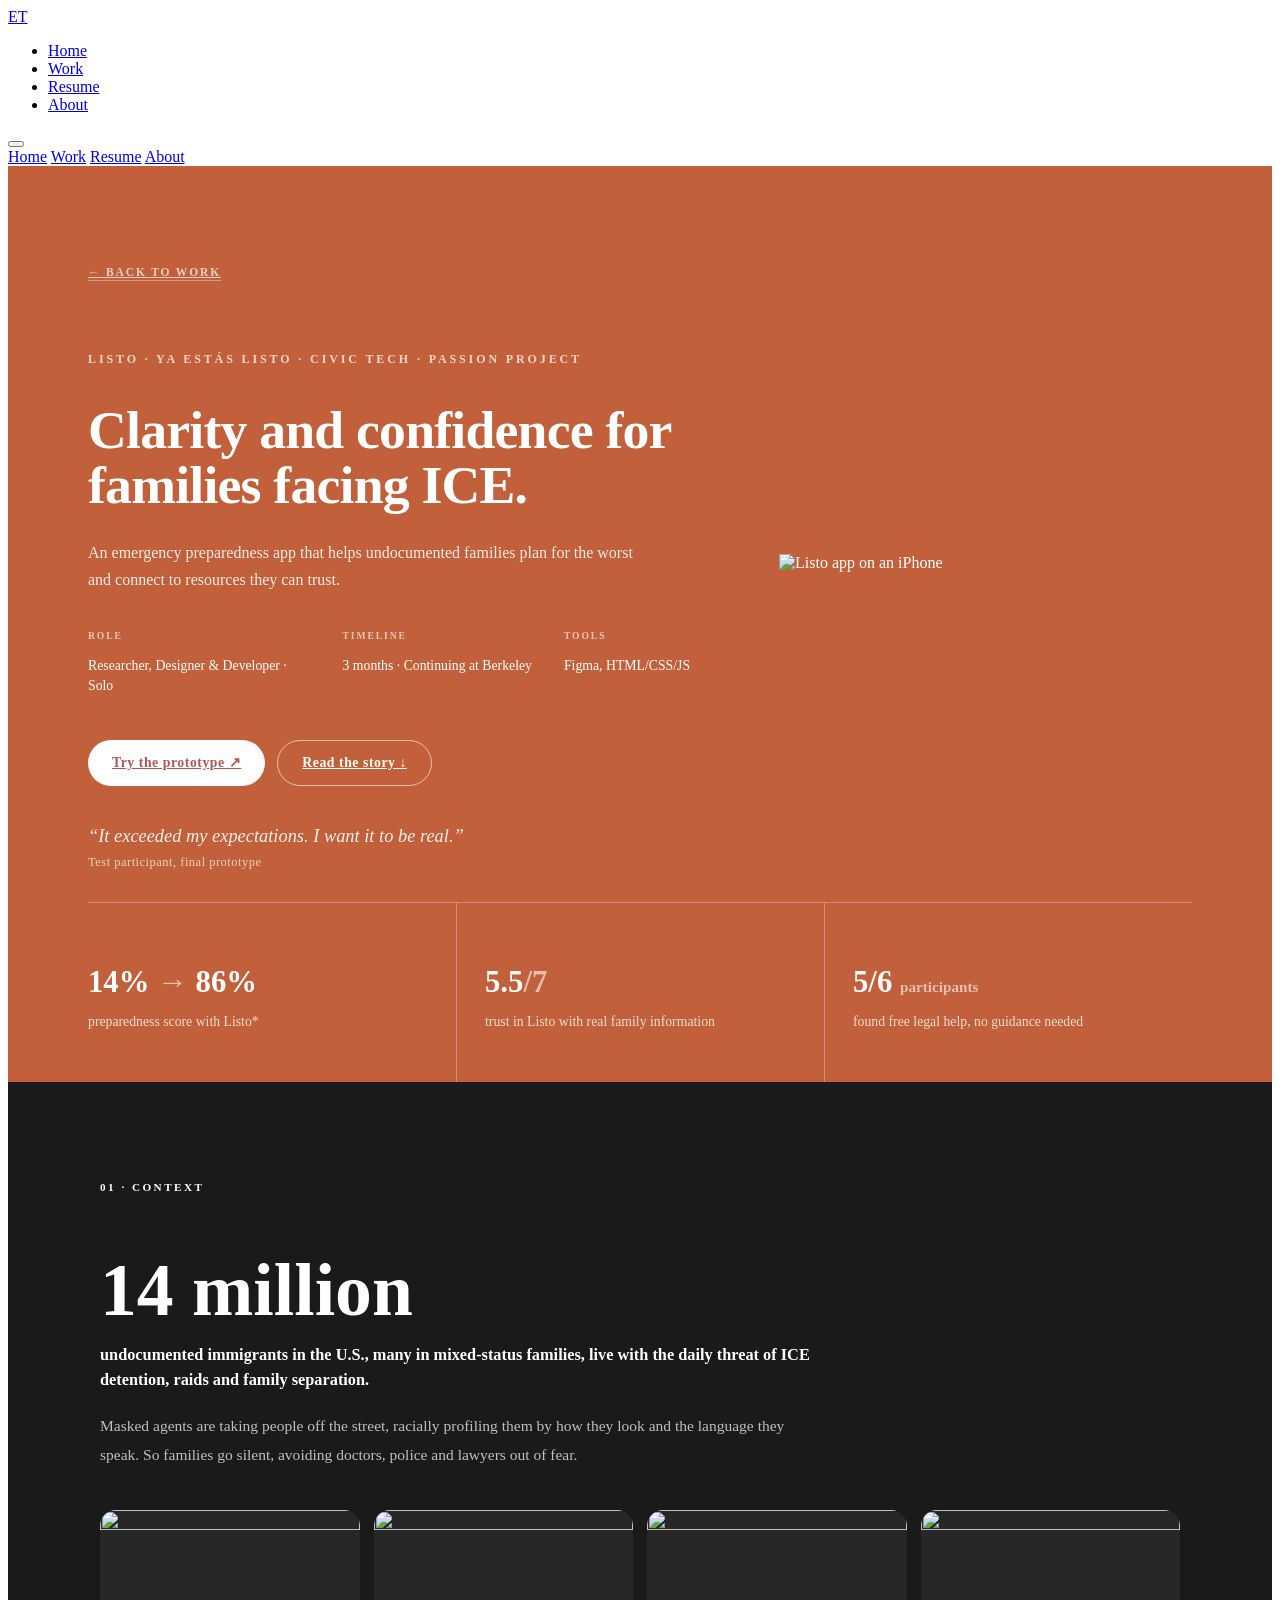
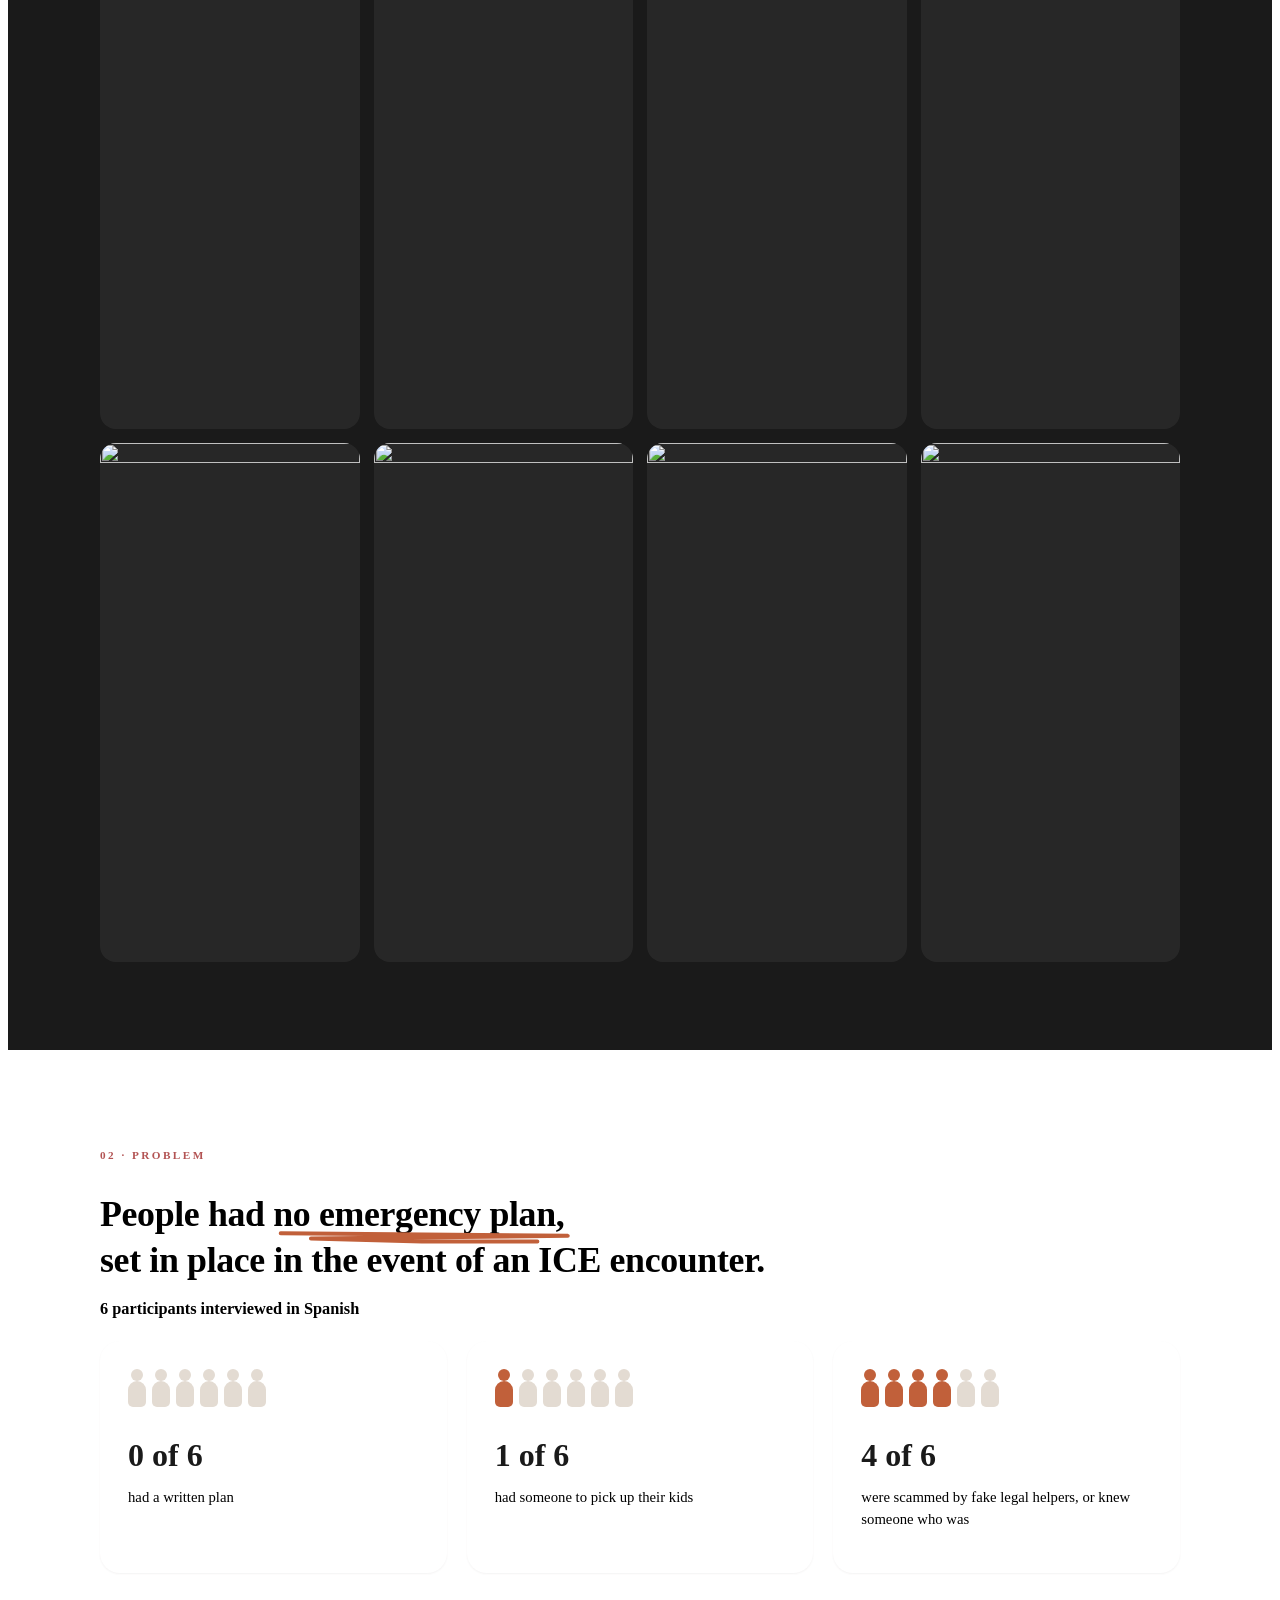
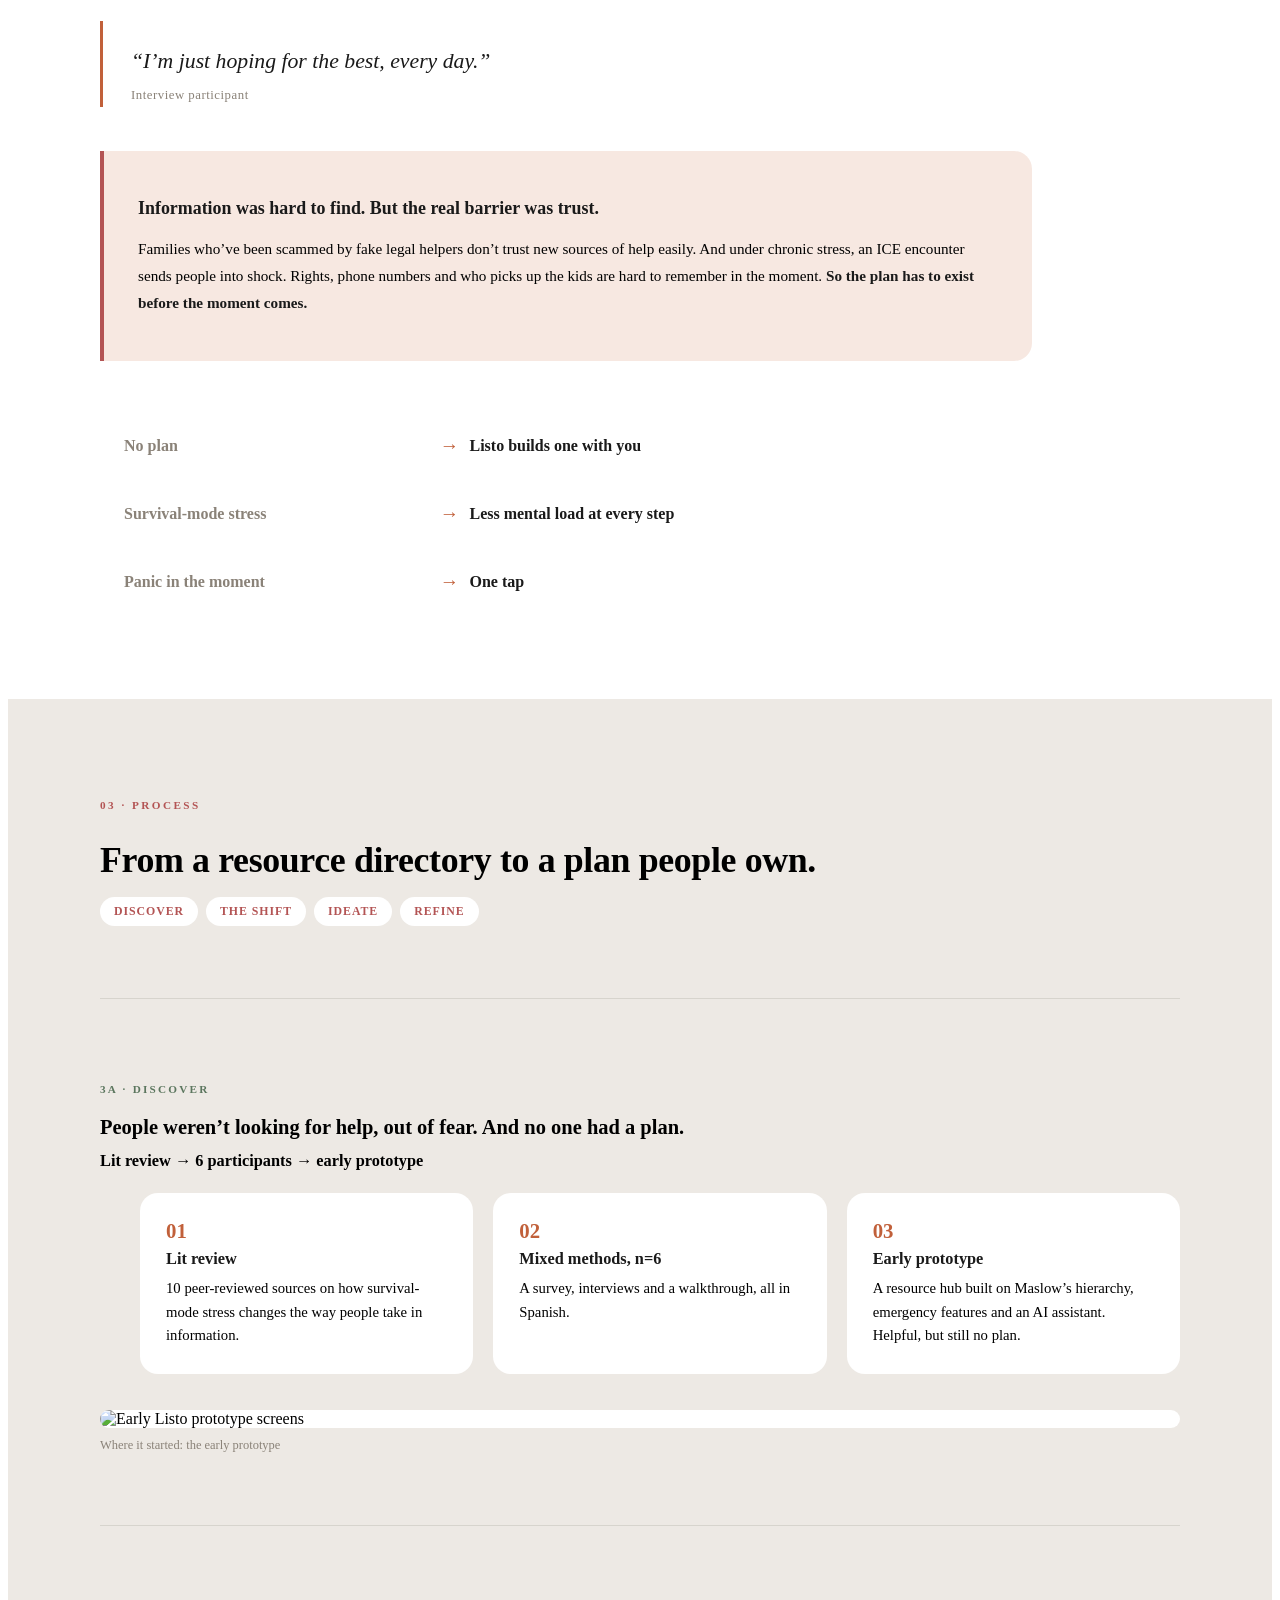
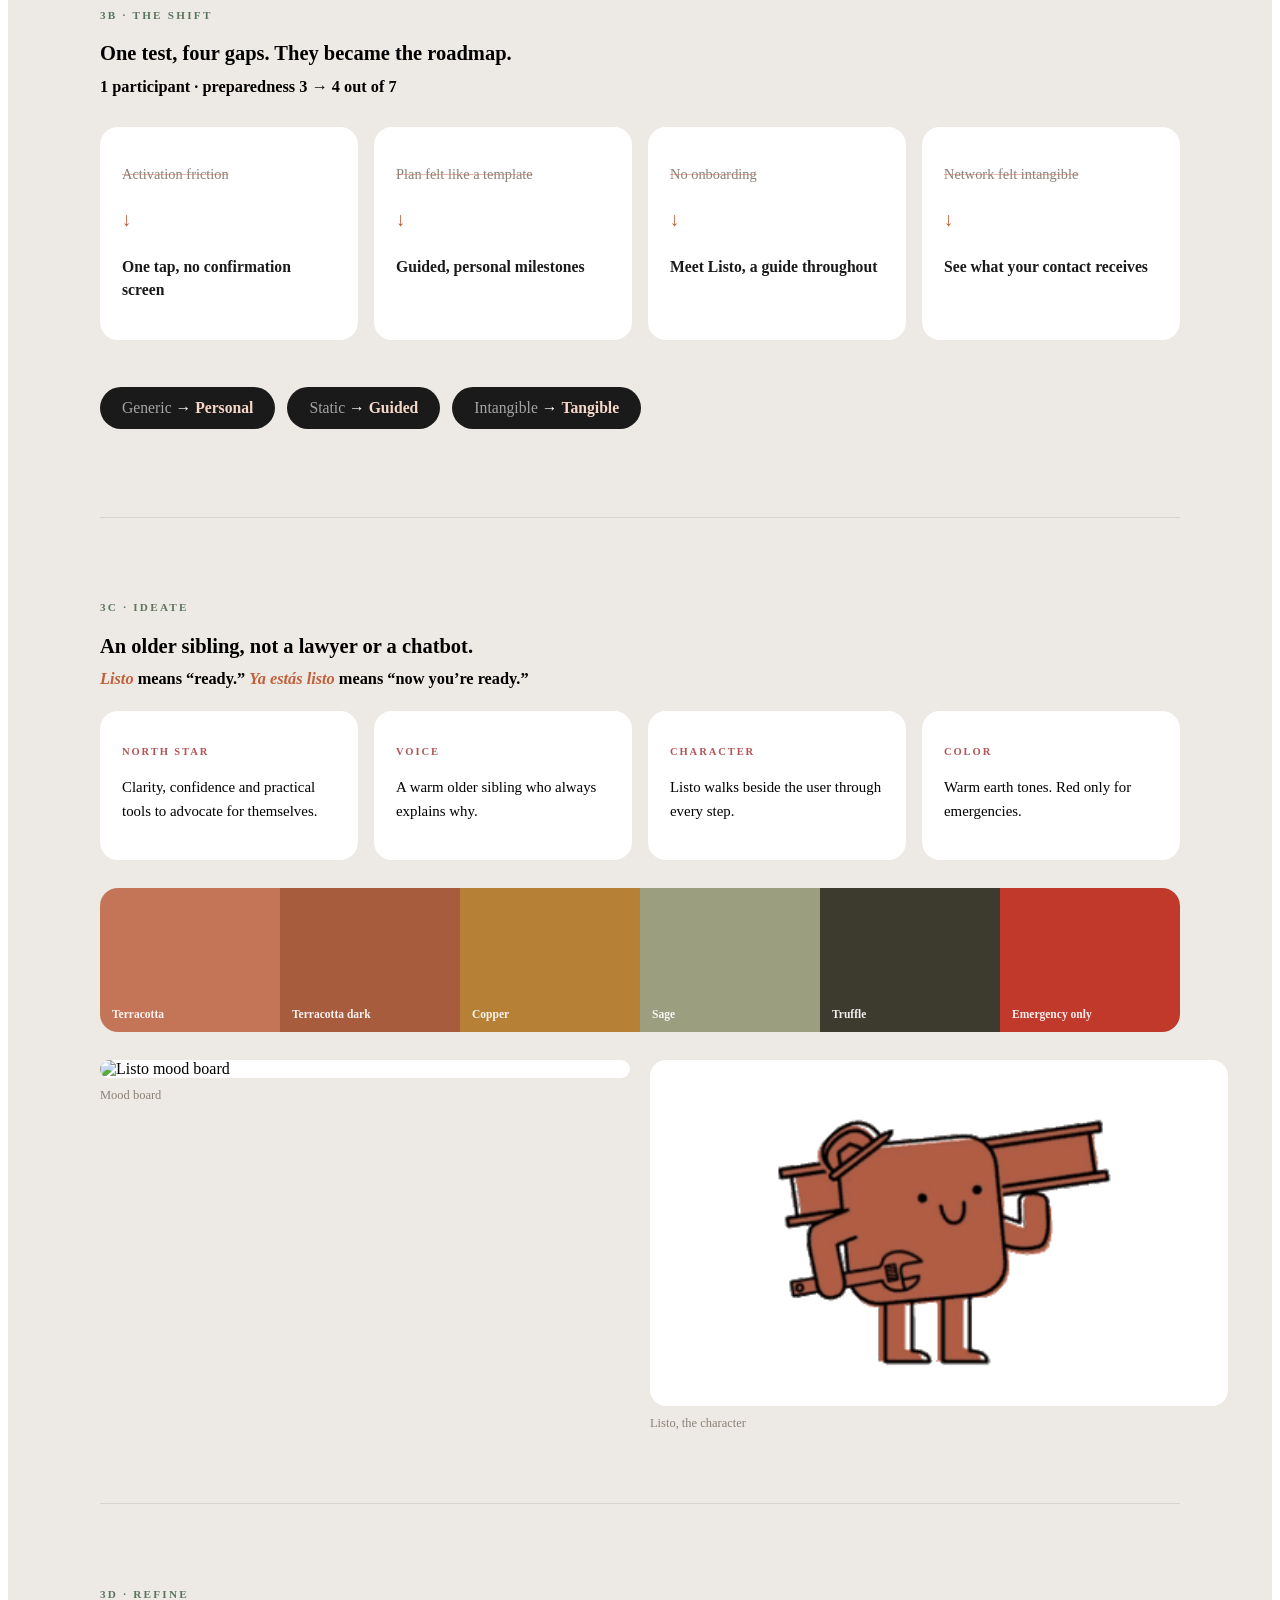
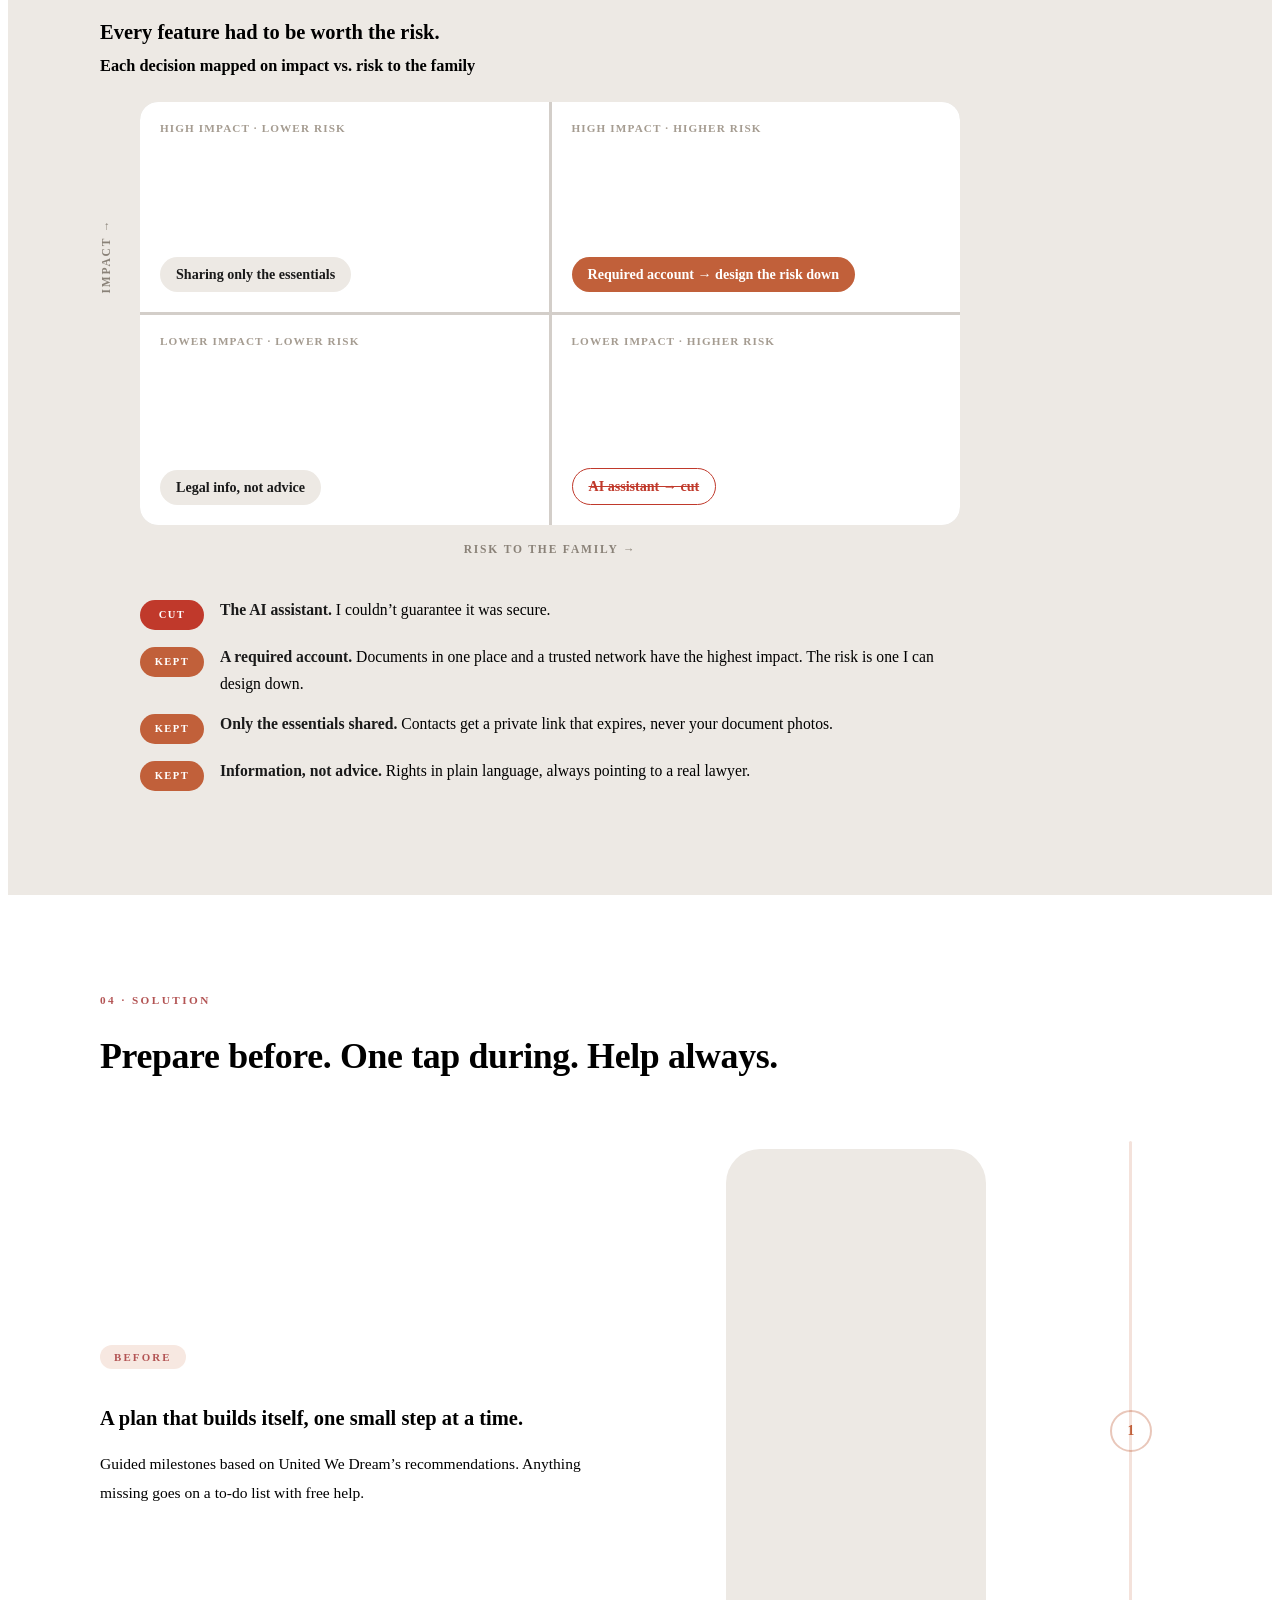
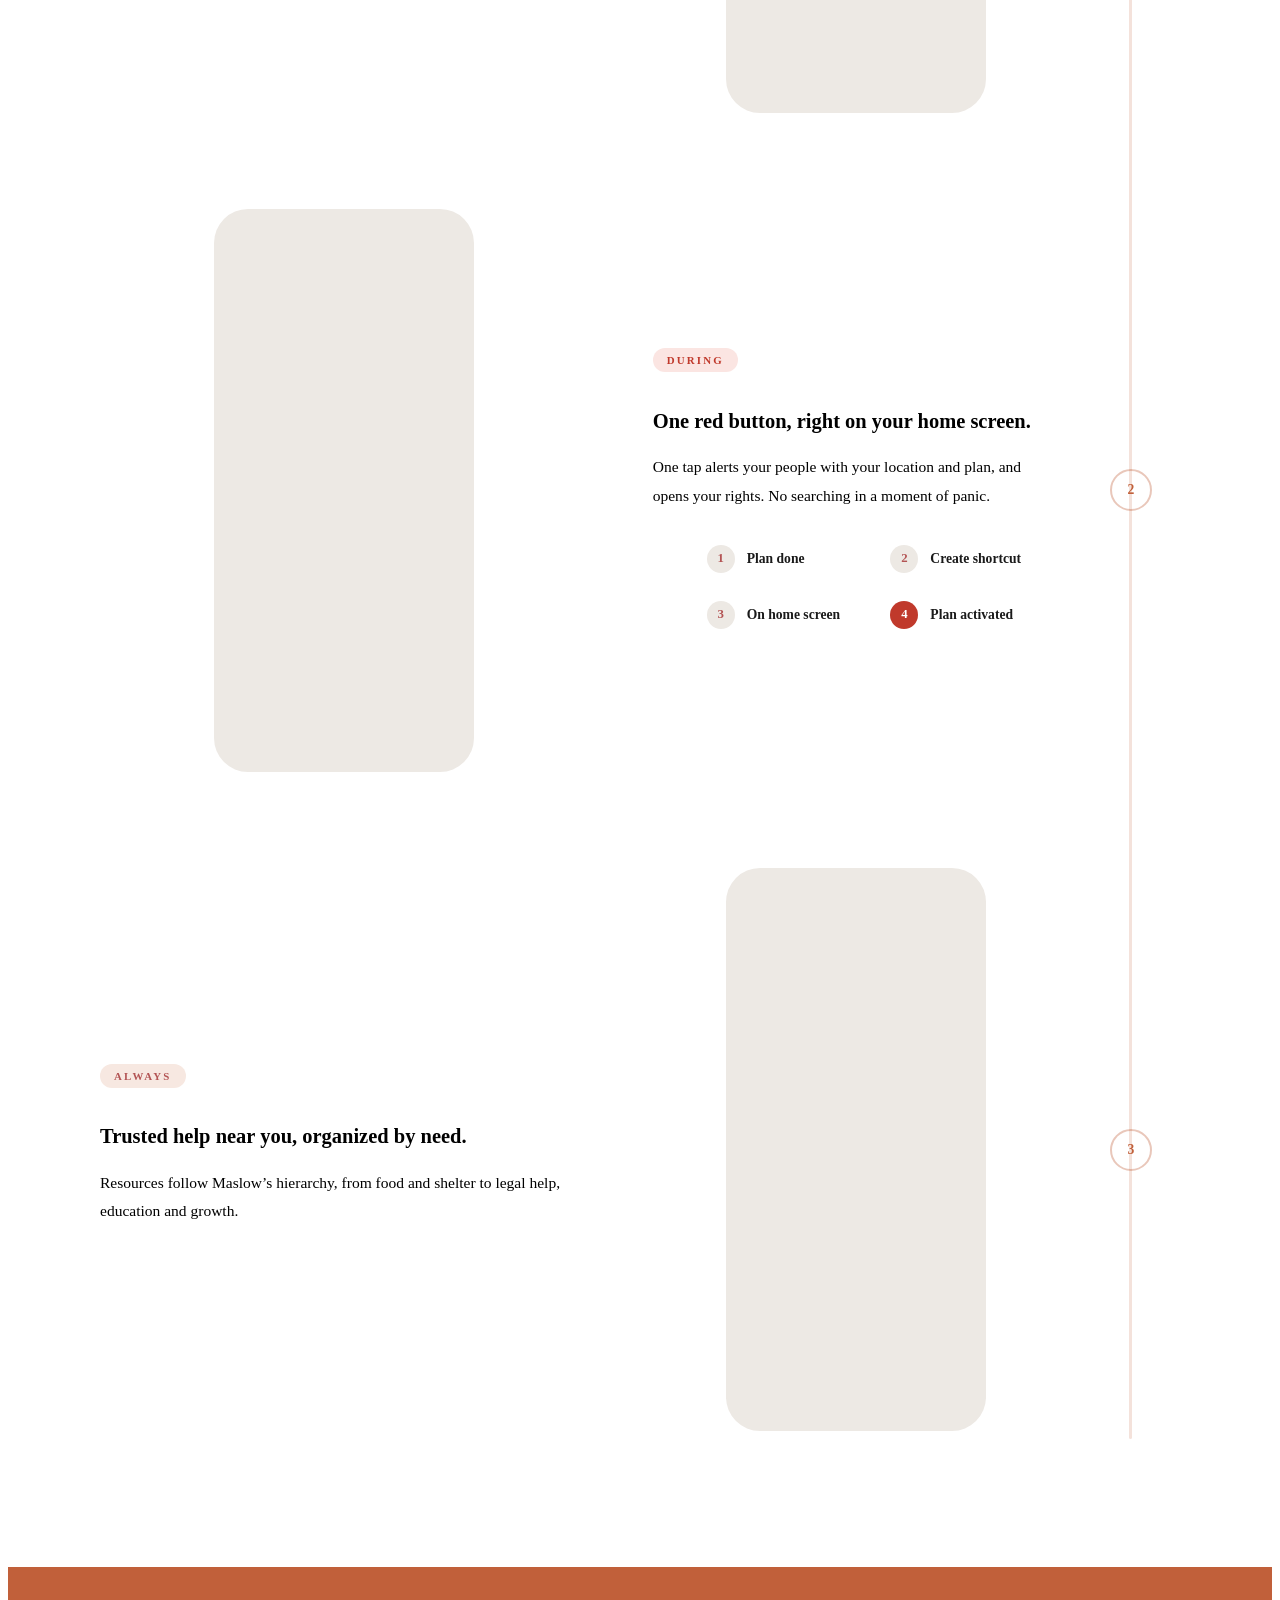
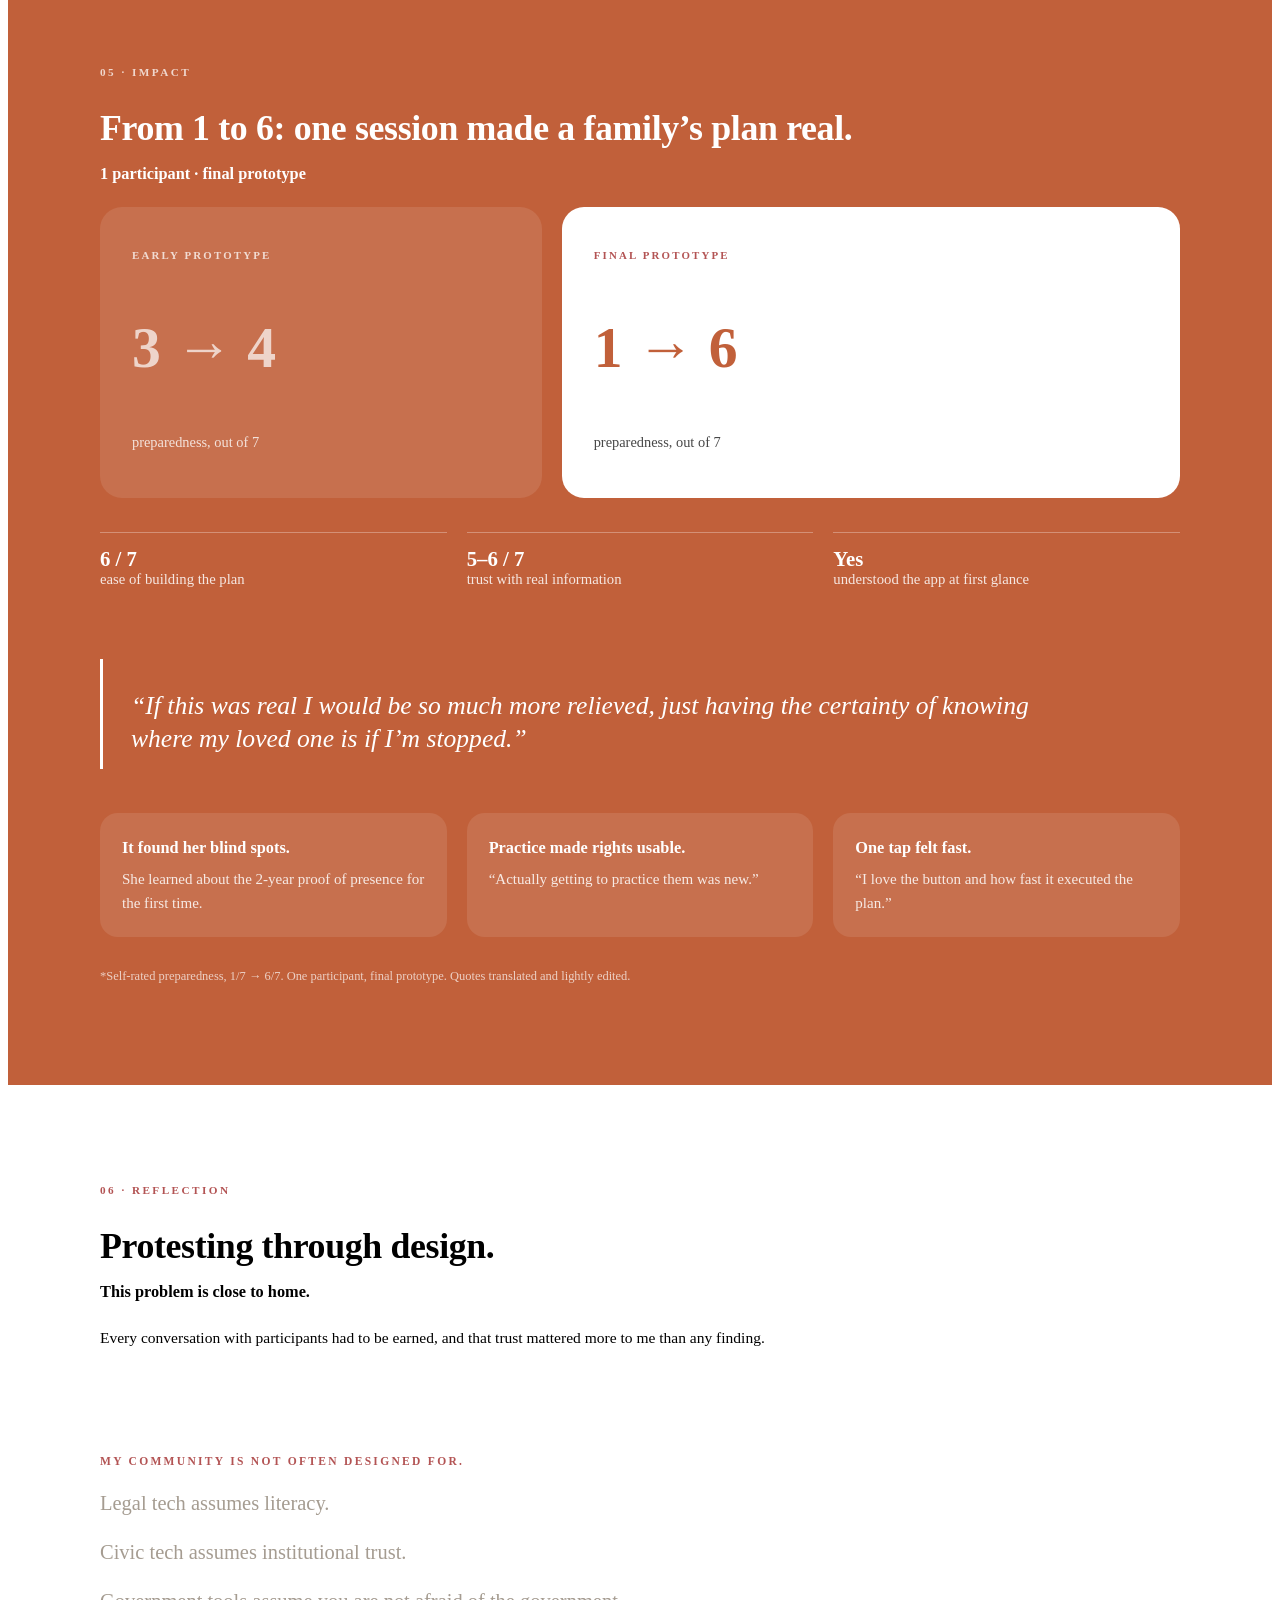
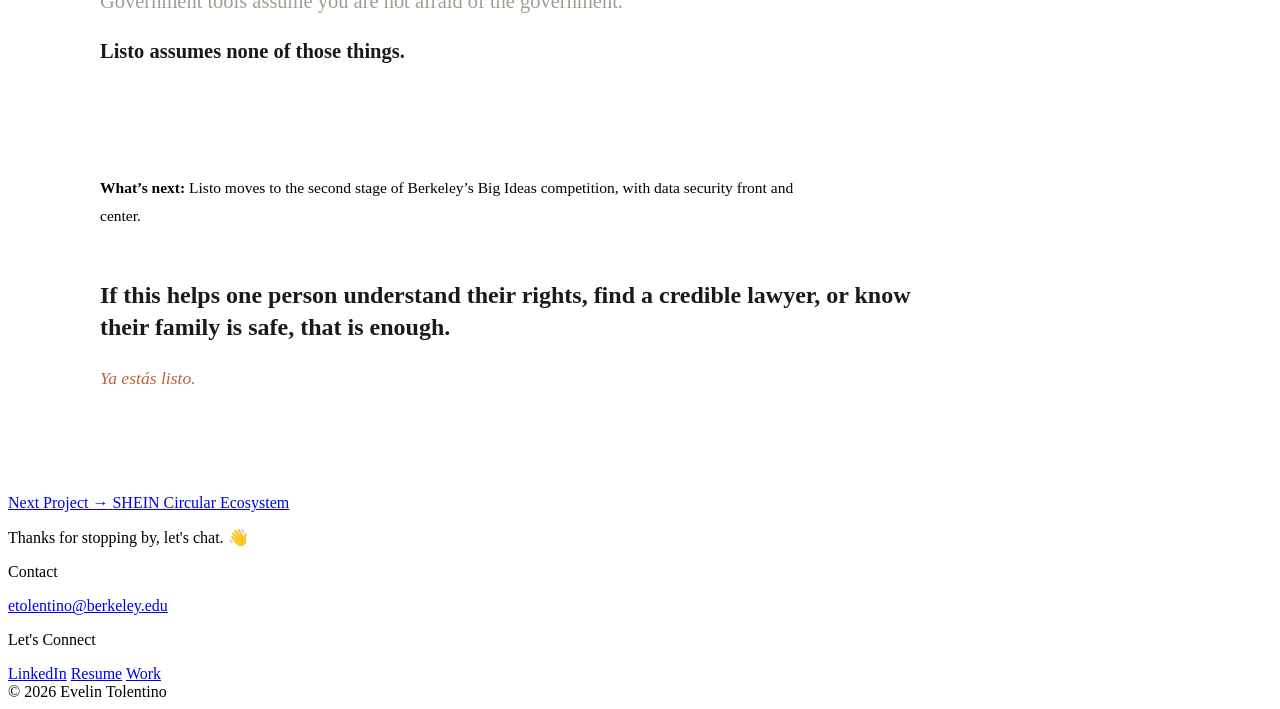
==== listo.html @ b0e9705a "Listo one pager" ====
<!DOCTYPE html>
<html lang="en">
<head>
  <meta charset="UTF-8" />
  <meta name="viewport" content="width=device-width, initial-scale=1.0" />
  <title>Listo — Evelin Tolentino</title>
  <meta name="description" content="Listo helps undocumented families build an emergency plan, alert their people with one tap, and find trusted help near them." />
  <link rel="preconnect" href="https://fonts.googleapis.com" />
  <link rel="preconnect" href="https://fonts.gstatic.com" crossorigin />
  <link href="https://fonts.googleapis.com/css2?family=Playfair+Display:ital,wght@0,700;0,900;1,700&family=Lato:wght@300;400;700;900&display=swap" rel="stylesheet" />
  <!-- Shared site styles (nav, footer, specs strip, prev/next) -->
  <link rel="stylesheet" href="style.css" />
  <!-- Listo-only styles. Every class here starts with "lx-" so no other page is affected. -->
  <link rel="stylesheet" href="listo.css" />
</head>
<body class="lx-page">

  <!-- NAV (same as every page) -->
  <nav class="nav nav--dark" id="nav">
    <a href="index.html" class="nav-monogram">ET</a>
    <ul class="nav-links">
      <li><a href="index.html" class="nav-link">Home</a></li>
      <li><a href="work.html" class="nav-link active">Work</a></li>
      <li><a href="resume.html" class="nav-link">Resume</a></li>
      <li><a href="about.html" class="nav-link">About</a></li>
    </ul>
    <button class="hamburger" id="hamburger" aria-label="Menu">
      <span></span><span></span><span></span>
    </button>
  </nav>

  <div class="mobile-menu" id="mobileMenu">
    <a href="index.html">Home</a>
    <a href="work.html">Work</a>
    <a href="resume.html">Resume</a>
    <a href="about.html">About</a>
  </div>

  <!-- ============================================
       HERO
       ============================================ -->
  <header class="lx-hero">
    <a href="work.html" class="lx-back">← Back to Work</a>

    <div class="lx-hero__grid">
      <div class="lx-hero__text">
        <p class="lx-eyebrow">Listo · Ya estás listo · Civic tech · Passion project</p>
        <h1 class="lx-hero__title">Clarity and confidence for families facing ICE.</h1>
        <p class="lx-hero__sub">An emergency preparedness app that helps undocumented families plan for the worst and connect to resources they can trust.</p>

        <div class="lx-meta">
          <div><p class="lx-meta__k">Role</p><p>Researcher, Designer &amp; Developer · Solo</p></div>
          <div><p class="lx-meta__k">Timeline</p><p>3 months · Continuing at Berkeley</p></div>
          <div><p class="lx-meta__k">Tools</p><p>Figma, HTML/CSS/JS</p></div>
        </div>

        <div class="lx-hero__actions">
          <a href="https://claude.ai/artifact/SNdpWhg9i7BqWoKC3VA8xQ" target="_blank" rel="noopener" class="lx-btn lx-btn--light">Try the prototype ↗</a>
          <a href="#context" class="lx-btn lx-btn--ghost">Read the story ↓</a>
        </div>
      </div>

      <div class="lx-hero__media">
        <img class="lx-hero__phone" src="listo-img/listo_hero_phone.png" alt="Listo app on an iPhone">
        <img class="lx-hero__sticker" src="listo-img/listo_fivestars.png" alt="" aria-hidden="true">
      </div>
    </div>

    <blockquote class="lx-hero__quote">
      “It exceeded my expectations. I want it to be real.”
      <cite>Test participant, final prototype</cite>
    </blockquote>

    <div class="lx-hero__proof">
      <div class="lx-proof">
        <p class="lx-proof__num">14% <span>→</span> 86%</p>
        <p class="lx-proof__label">preparedness score with Listo*</p>
      </div>
      <div class="lx-proof">
        <p class="lx-proof__num">5.5<span>/7</span></p>
        <p class="lx-proof__label">trust in Listo with real family information</p>
      </div>
      <div class="lx-proof">
        <p class="lx-proof__num">5/6 <span class="lx-proof__unit">participants</span></p>
        <p class="lx-proof__label">found free legal help, no guidance needed</p>
      </div>
    </div>
  </header>

  <!-- SECTION TRACKER -->
  <nav class="lx-index" id="lxIndex" aria-label="Case study sections">
    <a href="#context" data-sec="context"><span>01</span>Context</a>
    <a href="#problem" data-sec="problem"><span>02</span>Problem</a>
    <a href="#process" data-sec="process"><span>03</span>Process</a>
    <a href="#solution" data-sec="solution"><span>04</span>Solution</a>
    <a href="#impact" data-sec="impact"><span>05</span>Impact</a>
    <a href="#reflection" data-sec="reflection"><span>06</span>Reflection</a>
  </nav>

  <!-- ============================================
       01 · CONTEXT
       ============================================ -->
  <section class="lx-section lx-section--dark" id="context">
    <div class="lx-wrap">
      <p class="lx-label">01 · Context</p>
      <h2 class="lx-bigstat">14 million</h2>
      <p class="lx-subtitle">undocumented immigrants in the U.S., many in mixed-status families, live with the daily threat of ICE detention, raids and family separation.</p>
      <p class="lx-body">Masked agents are taking people off the street, racially profiling them by how they look and the language they speak. So families go silent, avoiding doctors, police and lawyers out of fear.</p>
      <div class="lx-collage" aria-label="News coverage of ICE enforcement">
        <img src="listo-img/listo_context_ice1.png" alt="">
        <img src="listo-img/listo_context_ice2.png" alt="">
        <img src="listo-img/listo_context_ice3.png" alt="">
        <img src="listo-img/listo_context_ice5.png" alt="">
        <img src="listo-img/listo_context_ice6.png" alt="">
        <img src="listo-img/listo_context_ice7.png" alt="">
        <img src="listo-img/listo_context_ice8.png" alt="">
        <img src="listo-img/listo_context_ice9.png" alt="">
      </div>
    </div>
  </section>

  <!-- ============================================
       02 · PROBLEM
       ============================================ -->
  <section class="lx-section" id="problem">
    <div class="lx-wrap">
      <p class="lx-label">02 · Problem</p>
      <h2 class="lx-h2">People had <span class="lx-scribble">no emergency plan,<svg viewBox="0 0 338 17" preserveAspectRatio="none" aria-hidden="true"><path pathLength="1" d="M2 2C221.239 4.912 342.427 7.21333 335 6L37.0916 10.32L165.761 15H300"/></svg></span><br>set in place in the event of an ICE encounter.</h2>
      <p class="lx-subtitle">6 participants interviewed in Spanish</p>

      <div class="lx-stats">
        <div class="lx-stat">
          <div class="lx-people" aria-hidden="true"><i></i><i></i><i></i><i></i><i></i><i></i></div>
          <p class="lx-stat__num">0 of 6</p>
          <p class="lx-stat__label">had a written plan</p>
        </div>
        <div class="lx-stat">
          <div class="lx-people" aria-hidden="true"><i class="on"></i><i></i><i></i><i></i><i></i><i></i></div>
          <p class="lx-stat__num">1 of 6</p>
          <p class="lx-stat__label">had someone to pick up their kids</p>
        </div>
        <div class="lx-stat">
          <div class="lx-people" aria-hidden="true"><i class="on"></i><i class="on"></i><i class="on"></i><i class="on"></i><i></i><i></i></div>
          <p class="lx-stat__num">4 of 6</p>
          <p class="lx-stat__label">were scammed by fake legal helpers, or knew someone who was</p>
        </div>
      </div>

      <blockquote class="lx-quote">
        <p>“I’m just hoping for the best, every day.”</p>
        <cite>Interview participant</cite>
      </blockquote>

      <div class="lx-insight">
        <p><strong>Information was hard to find. But the real barrier was trust.</strong></p>
        <p>Families who’ve been scammed by fake legal helpers don’t trust new sources of help easily. And under chronic stress, an ICE encounter sends people into shock. Rights, phone numbers and who picks up the kids are hard to remember in the moment. <b>So the plan has to exist before the moment comes.</b></p>
      </div>

      <div class="lx-map">
        <div class="lx-map__row"><span class="lx-map__p">No plan</span><span class="lx-map__arrow">→</span><span class="lx-map__s">Listo builds one with you</span></div>
        <div class="lx-map__row"><span class="lx-map__p">Survival-mode stress</span><span class="lx-map__arrow">→</span><span class="lx-map__s">Less mental load at every step</span></div>
        <div class="lx-map__row"><span class="lx-map__p">Panic in the moment</span><span class="lx-map__arrow">→</span><span class="lx-map__s">One tap</span></div>
      </div>
    </div>
  </section>

  <!-- ============================================
       03 · PROCESS
       ============================================ -->
  <section class="lx-section lx-section--sand" id="process">
    <div class="lx-wrap">
      <p class="lx-label">03 · Process</p>
      <h2 class="lx-h2">From a resource directory to a plan people own.</h2>
      <div class="lx-phases" aria-hidden="true">
        <span>Discover</span><span>The shift</span><span>Ideate</span><span>Refine</span>
      </div>

      <!-- 3a DISCOVER -->
      <div class="lx-sub">
        <p class="lx-sublabel">3a · Discover</p>
        <h3 class="lx-h3">People weren’t looking for help, out of fear. And no one had a plan.</h3>
        <p class="lx-subtitle">Lit review → 6 participants → early prototype</p>
        <ol class="lx-steps">
          <li><span class="lx-steps__n">01</span><strong>Lit review</strong><span>10 peer-reviewed sources on how survival-mode stress changes the way people take in information.</span></li>
          <li><span class="lx-steps__n">02</span><strong>Mixed methods, n=6</strong><span>A survey, interviews and a walkthrough, all in Spanish.</span></li>
          <li><span class="lx-steps__n">03</span><strong>Early prototype</strong><span>A resource hub built on Maslow’s hierarchy, emergency features and an AI assistant. Helpful, but still no plan.</span></li>
        </ol>
        <figure class="lx-art"><img src="listo-img/listo_early_prototype.png" alt="Early Listo prototype screens"><figcaption>Where it started: the early prototype</figcaption></figure>
      </div>

      <!-- 3b THE SHIFT -->
      <div class="lx-sub">
        <p class="lx-sublabel">3b · The shift</p>
        <h3 class="lx-h3">One test, four gaps. They became the roadmap.</h3>
        <p class="lx-subtitle">1 participant · preparedness 3 → 4 out of 7</p>
        <div class="lx-gaps">
          <div class="lx-gap"><p class="lx-gap__p">Activation friction</p><p class="lx-gap__arrow">↓</p><p class="lx-gap__s">One tap, no confirmation screen</p></div>
          <div class="lx-gap"><p class="lx-gap__p">Plan felt like a template</p><p class="lx-gap__arrow">↓</p><p class="lx-gap__s">Guided, personal milestones</p></div>
          <div class="lx-gap"><p class="lx-gap__p">No onboarding</p><p class="lx-gap__arrow">↓</p><p class="lx-gap__s">Meet Listo, a guide throughout</p></div>
          <div class="lx-gap"><p class="lx-gap__p">Network felt intangible</p><p class="lx-gap__arrow">↓</p><p class="lx-gap__s">See what your contact receives</p></div>
        </div>
        <div class="lx-shifts">
          <p><span>Generic</span> → <strong>Personal</strong></p>
          <p><span>Static</span> → <strong>Guided</strong></p>
          <p><span>Intangible</span> → <strong>Tangible</strong></p>
        </div>
      </div>

      <!-- 3c IDEATE -->
      <div class="lx-sub">
        <p class="lx-sublabel">3c · Ideate</p>
        <h3 class="lx-h3">An older sibling, not a lawyer or a chatbot.</h3>
        <p class="lx-subtitle"><em>Listo</em> means “ready.” <em>Ya estás listo</em> means “now you’re ready.”</p>
        <div class="lx-brand">
          <div class="lx-brand__item"><p class="lx-brand__k">North star</p><p>Clarity, confidence and practical tools to advocate for themselves.</p></div>
          <div class="lx-brand__item"><p class="lx-brand__k">Voice</p><p>A warm older sibling who always explains why.</p></div>
          <div class="lx-brand__item"><p class="lx-brand__k">Character</p><p>Listo walks beside the user through every step.</p></div>
          <div class="lx-brand__item"><p class="lx-brand__k">Color</p><p>Warm earth tones. Red only for emergencies.</p></div>
        </div>
        <div class="lx-palette" aria-label="Listo color palette">
          <div style="--c:#C47457"><span>Terracotta</span></div>
          <div style="--c:#A85C3E"><span>Terracotta dark</span></div>
          <div style="--c:#B68036"><span>Copper</span></div>
          <div style="--c:#9C9E80"><span>Sage</span></div>
          <div style="--c:#3D3B2E"><span>Truffle</span></div>
          <div style="--c:#C0392B"><span>Emergency only</span></div>
        </div>
        <div class="lx-ph-row">
          <figure class="lx-art"><img src="listo-img/listo_moodboard.png" alt="Listo mood board"><figcaption>Mood board</figcaption></figure>
          <figure class="lx-art lx-art--character"><img src="listo-img/listo_building.gif" alt="Listo, the guide character, at work"><figcaption>Listo, the character</figcaption></figure>
        </div>
      </div>

      <!-- 3d REFINE -->
      <div class="lx-sub">
        <p class="lx-sublabel">3d · Refine</p>
        <h3 class="lx-h3">Every feature had to be worth the risk.</h3>
        <p class="lx-subtitle">Each decision mapped on impact vs. risk to the family</p>

        <!-- ARTIFACT: stand-in 2x2, swap for your own -->
        <div class="lx-matrix" role="img" aria-label="Impact versus risk matrix">
          <span class="lx-matrix__y">Impact →</span>
          <span class="lx-matrix__x">Risk to the family →</span>
          <div class="lx-matrix__grid">
            <div class="lx-q"><span class="lx-q__name">High impact · lower risk</span><span class="lx-chip">Sharing only the essentials</span></div>
            <div class="lx-q"><span class="lx-q__name">High impact · higher risk</span><span class="lx-chip lx-chip--keep">Required account → design the risk down</span></div>
            <div class="lx-q"><span class="lx-q__name">Lower impact · lower risk</span><span class="lx-chip">Legal info, not advice</span></div>
            <div class="lx-q"><span class="lx-q__name">Lower impact · higher risk</span><span class="lx-chip lx-chip--cut">AI assistant → cut</span></div>
          </div>
        </div>

        <ul class="lx-decisions">
          <li><span class="lx-tag lx-tag--cut">Cut</span><div><strong>The AI assistant.</strong> I couldn’t guarantee it was secure.</div></li>
          <li><span class="lx-tag">Kept</span><div><strong>A required account.</strong> Documents in one place and a trusted network have the highest impact. The risk is one I can design down.</div></li>
          <li><span class="lx-tag">Kept</span><div><strong>Only the essentials shared.</strong> Contacts get a private link that expires, never your document photos.</div></li>
          <li><span class="lx-tag">Kept</span><div><strong>Information, not advice.</strong> Rights in plain language, always pointing to a real lawyer.</div></li>
        </ul>
      </div>
    </div>
  </section>

  <!-- ============================================
       04 · SOLUTION
       ============================================ -->
  <section class="lx-section" id="solution">
    <div class="lx-wrap">
      <p class="lx-label">04 · Solution</p>
      <h2 class="lx-h2">Prepare before. One tap during. Help always.</h2>

      <!-- Timeline: as each feature scrolls into view, its node lights up and only its video plays -->
      <div class="lx-tl" id="lxTimeline">
        <div class="lx-tl__rail" aria-hidden="true"><span class="lx-tl__fill" id="lxTlFill"></span></div>

        <div class="lx-step" data-step="1">
          <span class="lx-node" aria-hidden="true">1</span>
          <div class="lx-feature">
            <div class="lx-feature__text">
              <p class="lx-feature__k">Before</p>
              <h3 class="lx-h3">A plan that builds itself, one small step at a time.</h3>
              <p class="lx-body">Guided milestones based on United We Dream’s recommendations. Anything missing goes on a to-do list with free help.</p>
            </div>
            <video class="lx-video" src="listo-img/listo_solution_plan_roadmap.mov" muted loop playsinline preload="metadata"></video>
          </div>
        </div>

        <div class="lx-step lx-step--red" data-step="2">
          <span class="lx-node" aria-hidden="true">2</span>
          <div class="lx-feature lx-feature--flip">
            <div class="lx-feature__text">
              <p class="lx-feature__k lx-feature__k--red">During</p>
              <h3 class="lx-h3">One red button, right on your home screen.</h3>
              <p class="lx-body">One tap alerts your people with your location and plan, and opens your rights. No searching in a moment of panic.</p>
              <ol class="lx-flow">
                <li><span>1</span>Plan done</li>
                <li><span>2</span>Create shortcut</li>
                <li><span>3</span>On home screen</li>
                <li><span>4</span>Plan activated</li>
              </ol>
            </div>
            <video class="lx-video" src="listo-img/listo_emergency_full_flow.mp4" muted loop playsinline preload="metadata"></video>
          </div>
        </div>

        <div class="lx-step" data-step="3">
          <span class="lx-node" aria-hidden="true">3</span>
          <div class="lx-feature">
            <div class="lx-feature__text">
              <p class="lx-feature__k">Always</p>
              <h3 class="lx-h3">Trusted help near you, organized by need.</h3>
              <p class="lx-body">Resources follow Maslow’s hierarchy, from food and shelter to legal help, education and growth.</p>
            </div>
            <video class="lx-video" src="listo-img/listo_solution_resource.mov" muted loop playsinline preload="metadata"></video>
          </div>
        </div>
      </div>
    </div>
  </section>

  <!-- ============================================
       05 · IMPACT
       ============================================ -->
  <section class="lx-section lx-section--terra" id="impact">
    <div class="lx-wrap">
      <p class="lx-label lx-label--light">05 · Impact</p>
      <h2 class="lx-h2">From 1 to 6: one session made a family’s plan real.</h2>
      <p class="lx-subtitle">1 participant · final prototype</p>

      <div class="lx-compare">
        <div class="lx-compare__col">
          <p class="lx-compare__k">Early prototype</p>
          <p class="lx-compare__num">3 → 4</p>
          <p class="lx-compare__label">preparedness, out of 7</p>
        </div>
        <div class="lx-compare__col lx-compare__col--now">
          <p class="lx-compare__k">Final prototype</p>
          <p class="lx-compare__num">1 → 6</p>
          <p class="lx-compare__label">preparedness, out of 7</p>
        </div>
      </div>
      <div class="lx-mini">
        <p><strong>6 / 7</strong> ease of building the plan</p>
        <p><strong>5–6 / 7</strong> trust with real information</p>
        <p><strong>Yes</strong> understood the app at first glance</p>
      </div>

      <blockquote class="lx-quote lx-quote--big">
        <p>“If this was real I would be so much more relieved, just having the certainty of knowing where my loved one is if I’m stopped.”</p>
      </blockquote>

      <div class="lx-wins">
        <div><strong>It found her blind spots.</strong> She learned about the 2-year proof of presence for the first time.</div>
        <div><strong>Practice made rights usable.</strong> “Actually getting to practice them was new.”</div>
        <div><strong>One tap felt fast.</strong> “I love the button and how fast it executed the plan.”</div>
      </div>
      <p class="lx-foot">*Self-rated preparedness, 1/7 → 6/7. One participant, final prototype. Quotes translated and lightly edited.</p>
    </div>
  </section>

  <!-- ============================================
       06 · REFLECTION
       ============================================ -->
  <section class="lx-section" id="reflection">
    <div class="lx-wrap">
      <p class="lx-label">06 · Reflection</p>
      <h2 class="lx-h2">Protesting through design.</h2>
      <p class="lx-subtitle">This problem is close to home.</p>
      <p class="lx-body">Every conversation with participants had to be earned, and that trust mattered more to me than any finding.</p>

      <div class="lx-assume">
        <p class="lx-assume__k">My community is not often designed for.</p>
        <p>Legal tech assumes literacy.</p>
        <p>Civic tech assumes institutional trust.</p>
        <p>Government tools assume you are not afraid of the government.</p>
        <p class="lx-assume__end">Listo assumes none of those things.</p>
      </div>

      <p class="lx-body"><strong>What’s next:</strong> Listo moves to the second stage of Berkeley’s Big Ideas competition, with data security front and center.</p>

      <p class="lx-closing">If this helps one person understand their rights, find a credible lawyer, or know their family is safe, that is enough.</p>
      <p class="lx-sign">Ya estás listo.</p>
    </div>
  </section>

  <!-- PREV / NEXT (shared site component) -->
  <div class="case-nav">
    <div class="case-nav__item" style="visibility: hidden;">
      <!-- No previous project -->
    </div>
    <a href="shein.html" class="case-nav__item next">
      <span class="case-nav__dir">Next Project →</span>
      <span class="case-nav__name">SHEIN Circular Ecosystem</span>
    </a>
  </div>

  <!-- FOOTER (same as every page) -->
  <footer class="footer">
    <div class="footer-inner">
      <div>
        <p class="footer-tagline">Thanks for stopping by, let's chat. 👋</p>
      </div>
      <div>
        <p class="footer-col-label">Contact</p>
        <a href="mailto:etolentino@berkeley.edu" class="footer-link">etolentino@berkeley.edu</a>
      </div>
      <div>
        <p class="footer-col-label">Let's Connect</p>
        <a href="https://linkedin.com/in/evelin-tolentino-3aa1a51a6" target="_blank" rel="noopener" class="footer-link">LinkedIn</a>
        <a href="resume.html" class="footer-link">Resume</a>
        <a href="work.html" class="footer-link">Work</a>
      </div>
    </div>
    <div class="footer-bottom">
      <span>© 2026 Evelin Tolentino</span>
    </div>
  </footer>

  <script>
    // Mobile menu (same as every page)
    const hamburger = document.getElementById('hamburger');
    const mobileMenu = document.getElementById('mobileMenu');
    hamburger.addEventListener('click', () => {
      hamburger.classList.toggle('open');
      mobileMenu.classList.toggle('open');
    });
    mobileMenu.querySelectorAll('a').forEach(a => {
      a.addEventListener('click', () => {
        hamburger.classList.remove('open');
        mobileMenu.classList.remove('open');
      });
    });

    // Give the nav a solid background once you scroll past the top of the hero
    const nav = document.getElementById('nav');
    const setNav = () => nav.classList.toggle('lx-nav-solid', window.scrollY > 80);
    window.addEventListener('scroll', setNav, { passive: true });
    setNav();

    // Section tracker: show it after the hero, highlight the section you're reading
    const index = document.getElementById('lxIndex');
    const hero = document.querySelector('.lx-hero');
    const sections = [...document.querySelectorAll('.lx-section')];
    const links = [...index.querySelectorAll('a')];
    const track = () => {
      index.classList.toggle('is-on', window.scrollY > hero.offsetHeight - 200);
      let current = sections[0].id;
      sections.forEach(s => { if (s.getBoundingClientRect().top < window.innerHeight * 0.4) current = s.id; });
      links.forEach(a => a.classList.toggle('is-active', a.dataset.sec === current));
      index.dataset.current = current;
    };
    window.addEventListener('scroll', track, { passive: true });
    track();

    // Solution timeline: light up the step you're reading, play only its video
    const steps = [...document.querySelectorAll('.lx-step')];
    const tlFill = document.getElementById('lxTlFill');
    const tl = document.getElementById('lxTimeline');
    const updateSteps = () => {
      const mid = window.innerHeight * 0.5;
      let active = -1;
      steps.forEach((s, i) => { if (s.getBoundingClientRect().top < mid) active = i; });
      steps.forEach((s, i) => {
        s.classList.toggle('is-active', i === active);
        s.classList.toggle('is-done', i < active);
        const v = s.querySelector('video');
        if (!v) return;
        if (i === active) { const p = v.play(); if (p) p.catch(() => {}); } else { v.pause(); }
      });
      // grow the rail down to the active node
      const r = tl.getBoundingClientRect();
      const node = active >= 0 ? steps[active].querySelector('.lx-node').getBoundingClientRect() : null;
      tlFill.style.height = node ? Math.max(0, node.top + node.height / 2 - r.top) + 'px' : '0px';
    };
    window.addEventListener('scroll', updateSteps, { passive: true });
    window.addEventListener('resize', updateSteps);
    updateSteps();

    // Gentle fade-in as each block scrolls into view (skipped if the visitor prefers less motion)
    const revealItems = document.querySelectorAll('.lx-h2, .lx-lead, .lx-stats, .lx-quote, .lx-insight, .lx-map, .lx-steps, .lx-gaps, .lx-shifts, .lx-brand, .lx-palette, .lx-matrix, .lx-decisions, .lx-flow, .lx-compare, .lx-mini, .lx-wins, .lx-assume, .lx-closing');
    if (!window.matchMedia('(prefers-reduced-motion: reduce)').matches && 'IntersectionObserver' in window) {
      revealItems.forEach(el => el.classList.add('lx-reveal'));
      const io = new IntersectionObserver(entries => {
        entries.forEach(e => { if (e.isIntersecting) { e.target.classList.add('is-in'); io.unobserve(e.target); } });
      }, { threshold: 0.15 });
      revealItems.forEach(el => io.observe(el));
    }
  </script>

</body>
</html>
---- listo.css ----
/* ============================================
   LISTO CASE STUDY — page-only styles
   Loaded only by listo.html, after style.css.
   Every class starts with "lx-" so nothing here touches other pages.
   ============================================ */

.lx-page {
  /* Listo's own palette, from the product */
  --lx-terra: #C1603A;        /* site terracotta */
  --lx-terra-dark: #B35454;   /* site label color */
  --lx-copper: #B68036;
  --lx-sage: #7A9E7E;         /* site sage */
  --lx-truffle: #1A1A1A;      /* site dark */
  --lx-sand: #EDE9E4;         /* site warm grey-white */
  --lx-red: #C0392B;
  --lx-pad: 80px;
}

/* Nav gets a solid backing once you scroll past the hero, so it stays readable */
.lx-page .nav.lx-nav-solid {
  background: rgba(26, 26, 26, 0.92);
  backdrop-filter: blur(8px);
  -webkit-backdrop-filter: blur(8px);
}

/* ---------- Shared bits ---------- */
.lx-wrap { max-width: 1080px; margin: 0 auto; }

.lx-section {
  padding: 88px var(--lx-pad);
  background: var(--warm-white);
  scroll-margin-top: 72px;
}
.lx-section--sand { background: var(--lx-sand); }
.lx-section--dark { background: #1A1A1A; color: #fff; }
.lx-section--terra { background: var(--lx-terra); color: #fff; }

.lx-label {
  font-size: 0.7rem;
  font-weight: 900;
  letter-spacing: 0.22em;
  text-transform: uppercase;
  color: var(--lx-terra-dark);
  margin-bottom: 18px;
}
.lx-section--dark .lx-label { color: var(--terracotta-light); }
.lx-label--light { color: rgba(255, 255, 255, 0.75); }

.lx-h2 {
  font-family: var(--font-serif);
  font-size: clamp(1.6rem, 2.8vw, 2.4rem);
  font-weight: 700;
  line-height: 1.15;
  letter-spacing: -0.01em;
  max-width: 880px;
  margin-bottom: 24px;
}

.lx-h3 {
  font-family: var(--font-serif);
  font-size: clamp(1.15rem, 1.6vw, 1.35rem);
  font-weight: 700;
  line-height: 1.2;
  max-width: 780px;
  margin-bottom: 20px;
}

.lx-lead {
  font-size: 1.05rem;
  line-height: 1.8;
  max-width: 780px;
  margin-bottom: 22px;
  color: var(--dark);
}
.lx-section--dark .lx-lead { color: #fff; }

.lx-body {
  font-size: 0.97rem;
  line-height: 1.85;
  color: var(--mid);
  max-width: 720px;
  margin-bottom: 20px;
}
.lx-body strong { color: var(--dark); }
.lx-section--dark .lx-body { color: rgba(255, 255, 255, 0.72); }

/* ---------- Artifact placeholders ---------- */
.lx-ph {
  border: 1.5px dashed rgba(61, 59, 46, 0.25);
  border-radius: 18px;
  background: rgba(255, 255, 255, 0.55);
  min-height: 240px;
  display: flex;
  flex-direction: column;
  align-items: center;
  justify-content: center;
  text-align: center;
  gap: 6px;
  padding: 24px;
}
.lx-ph__tag {
  font-size: 0.62rem;
  font-weight: 900;
  letter-spacing: 0.2em;
  text-transform: uppercase;
  color: var(--lx-terra-dark);
}
.lx-ph__name { font-family: var(--font-serif); font-size: 1.25rem; font-weight: 700; color: var(--lx-truffle); }
.lx-ph__note { font-size: 0.8rem; color: #8a8278; }
.lx-ph--wide { min-height: 300px; margin-top: 44px; }
.lx-ph--phone { min-height: 460px; max-width: 260px; width: 100%; justify-self: center; border-radius: 40px; }
.lx-ph--on-dark { border-color: rgba(255, 255, 255, 0.35); background: rgba(255, 255, 255, 0.07); }
.lx-ph--on-dark .lx-ph__tag { color: #F6D7C9; }
.lx-ph--on-dark .lx-ph__name { color: #fff; }
.lx-ph--on-dark .lx-ph__note { color: rgba(255, 255, 255, 0.6); }
.lx-ph-row { display: grid; grid-template-columns: 1fr 1fr; gap: 20px; margin-top: 28px; }

/* ---------- HERO ---------- */
.lx-hero {
  background: var(--lx-terra);
  color: #fff;
  padding: 150px var(--lx-pad) 0;
  position: relative;
  overflow: hidden;
}
.lx-back {
  position: absolute;
  top: 100px;
  left: var(--lx-pad);
  font-size: 0.72rem;
  font-weight: 700;
  letter-spacing: 0.16em;
  text-transform: uppercase;
  color: rgba(255, 255, 255, 0.7);
  border-bottom: 1px solid rgba(255, 255, 255, 0.35);
  padding-bottom: 2px;
}
.lx-back:hover { opacity: 0.6; }

.lx-hero__grid {
  max-width: 1180px;
  margin: 0 auto;
  display: grid;
  grid-template-columns: 1.35fr 1fr;
  gap: 56px;
  align-items: center;
  padding-top: 24px;
}
.lx-eyebrow {
  font-size: 0.75rem;
  font-weight: 900;
  letter-spacing: 0.24em;
  text-transform: uppercase;
  color: #F6D7C9;
  margin-bottom: 20px;
}
.lx-hero__title {
  font-family: var(--font-serif);
  font-size: clamp(2.2rem, 4.2vw, 3.6rem);
  font-weight: 900;
  line-height: 1.02;
  letter-spacing: -0.015em;
  margin-bottom: 26px;
}
.lx-hero__lede {
  font-family: var(--font-serif);
  font-size: clamp(1.2rem, 1.8vw, 1.5rem);
  font-weight: 700;
  line-height: 1.35;
  max-width: 560px;
  margin: -8px 0 14px;
}
.lx-hero__sub {
  font-size: 1rem;
  line-height: 1.7;
  color: rgba(255, 255, 255, 0.88);
  max-width: 560px;
  margin-bottom: 26px;
}
.lx-hero__sub strong { color: #fff; }

.lx-hero__actions { display: flex; flex-wrap: wrap; gap: 12px; }
.lx-btn {
  display: inline-block;
  font-size: 0.86rem;
  font-weight: 700;
  letter-spacing: 0.04em;
  padding: 14px 24px;
  border-radius: 999px;
  transition: transform 0.2s ease, background 0.2s ease;
}
.lx-btn:hover { transform: translateY(-2px); }
.lx-btn--light { background: #fff; color: var(--lx-terra-dark); }
.lx-btn--ghost { border: 1.5px solid rgba(255, 255, 255, 0.6); color: #fff; }
.lx-btn--ghost:hover { background: rgba(255, 255, 255, 0.12); }

/* Proof row */
.lx-hero__proof {
  max-width: 1180px;
  margin: 56px auto 0;
  display: grid;
  grid-template-columns: repeat(3, 1fr);
  border-top: 1px solid rgba(255, 255, 255, 0.28);
}
.lx-proof { padding: 32px 28px 36px 0; }
.lx-proof + .lx-proof { padding-left: 28px; border-left: 1px solid rgba(255, 255, 255, 0.28); }
.lx-proof__num {
  font-family: var(--font-serif);
  font-size: clamp(1.6rem, 2.4vw, 2.1rem);
  font-weight: 900;
  line-height: 1.05;
  margin-bottom: 8px;
}
.lx-proof__num span { opacity: 0.6; font-weight: 700; }
.lx-proof__num--word { font-size: clamp(1.25rem, 1.8vw, 1.5rem); }
.lx-proof__label { font-size: 0.86rem; color: rgba(255, 255, 255, 0.78); line-height: 1.5; }
.lx-proof--quote p { font-family: var(--font-serif); font-style: italic; font-size: 1.1rem; line-height: 1.35; margin-bottom: 10px; }
.lx-proof--quote cite { font-style: normal; font-size: 0.78rem; color: rgba(255, 255, 255, 0.7); letter-spacing: 0.04em; }

/* Role / timeline / type / tools, high up in the hero */
.lx-meta {
  display: grid;
  grid-template-columns: repeat(4, auto);
  justify-content: start;
  gap: 8px 32px;
  margin: 0 0 30px;
}
.lx-meta p { font-size: 0.86rem; line-height: 1.45; color: #fff; }
.lx-meta .lx-meta__k { font-size: 0.6rem; font-weight: 900; letter-spacing: 0.2em; text-transform: uppercase; color: rgba(255, 255, 255, 0.65); margin-bottom: 4px; }

.lx-hero__quote {
  max-width: 1180px;
  margin: 0 auto;
  padding: 0 0 48px;
  font-family: var(--font-serif);
  font-style: italic;
  font-size: 1.15rem;
  color: rgba(255, 255, 255, 0.9);
}

/* Mischelle's hierarchy: heading → bold subtitle → short body */
.lx-subtitle {
  font-size: 1.02rem;
  font-weight: 700;
  line-height: 1.55;
  color: var(--dark);
  max-width: 720px;
  margin: -12px 0 20px;
}
.lx-section--dark .lx-subtitle,
.lx-section--terra .lx-subtitle { color: #fff; }
.lx-subtitle em { color: var(--lx-terra); }

/* Context: the number is the heading */
.lx-bigstat {
  font-family: var(--font-serif);
  font-size: clamp(2.8rem, 6vw, 4.6rem);
  font-weight: 900;
  line-height: 1;
  color: var(--terracotta-light);
  margin-bottom: 26px;
}

/* Section tracker (fixed, appears after the hero) */
.lx-index {
  position: fixed;
  left: 24px;
  top: 50%;
  transform: translate(-12px, -50%);
  z-index: 90;
  display: flex;
  flex-direction: column;
  gap: 4px;
  opacity: 0;
  pointer-events: none;
  transition: opacity 0.3s ease, transform 0.3s ease;
}
.lx-index.is-on { opacity: 1; pointer-events: auto; transform: translate(0, -50%); }
.lx-index a {
  display: flex;
  align-items: center;
  gap: 8px;
  font-size: 0.72rem;
  font-weight: 700;
  color: rgba(61, 59, 46, 0.45);
  padding: 4px 10px 4px 0;
  transition: color 0.2s ease;
}
.lx-index a span {
  width: 22px;
  height: 2px;
  background: currentColor;
  font-size: 0;
  transition: width 0.25s ease, background 0.25s ease;
}
.lx-index a:hover { color: var(--lx-truffle); }
.lx-index a.is-active { color: var(--lx-terra-dark); }
.lx-index a.is-active span { width: 34px; background: var(--lx-terra); }
/* Readable on the dark and terracotta sections */
.lx-index[data-current="context"] a,
.lx-index[data-current="impact"] a { color: rgba(255, 255, 255, 0.55); }
.lx-index[data-current="context"] a.is-active,
.lx-index[data-current="impact"] a.is-active { color: #fff; }
.lx-index[data-current="context"] a.is-active span,
.lx-index[data-current="impact"] a.is-active span { background: #fff; }

/* ---------- PROBLEM ---------- */
.lx-stats { display: grid; grid-template-columns: repeat(3, 1fr); gap: 20px; margin: 8px 0 48px; }
.lx-stat { background: #fff; border-radius: 20px; padding: 28px; box-shadow: 0 1px 2px rgba(61, 59, 46, 0.06); }
.lx-people { display: flex; gap: 6px; margin-bottom: 18px; }
.lx-people i {
  width: 18px; height: 26px;
  border-radius: 9px 9px 5px 5px;
  background: #E3DBD2;
  position: relative;
}
.lx-people i::before {
  content: '';
  position: absolute;
  top: -12px; left: 3px;
  width: 12px; height: 12px;
  border-radius: 50%;
  background: inherit;
}
.lx-people { padding-top: 12px; }
.lx-people i.on { background: var(--lx-terra); }
.lx-stat__num { font-family: var(--font-serif); font-size: 2rem; font-weight: 900; line-height: 1; margin-bottom: 8px; color: var(--lx-truffle); }
.lx-stat__label { font-size: 0.92rem; color: var(--mid); line-height: 1.5; }

.lx-quote { border-left: 3px solid var(--lx-terra); padding: 4px 0 4px 28px; margin: 0 0 44px; max-width: 760px; }
.lx-quote p { font-family: var(--font-serif); font-size: clamp(1.15rem, 1.7vw, 1.4rem); font-style: italic; line-height: 1.3; color: var(--lx-truffle); margin-bottom: 10px; }
.lx-quote cite { font-style: normal; font-size: 0.8rem; color: #8a8278; letter-spacing: 0.04em; }

.lx-insight {
  background: #F7E8E1;
  border-left: 4px solid var(--lx-terra-dark);
  border-radius: 0 18px 18px 0;
  padding: 30px 34px;
  max-width: 860px;
  margin-bottom: 56px;
}
.lx-insight p { font-size: 0.95rem; line-height: 1.75; color: var(--mid); }
.lx-insight p + p { margin-top: 10px; }
.lx-insight strong { font-family: var(--font-serif); font-size: 1.12rem; line-height: 1.4; font-weight: 700; color: var(--lx-truffle); display: block; }

.lx-map { display: flex; flex-direction: column; gap: 10px; max-width: 760px; }
.lx-map__row {
  display: grid;
  grid-template-columns: 1fr 40px 1.2fr;
  align-items: center;
  background: #fff;
  border-radius: 14px;
  padding: 18px 24px;
}
.lx-map__p { color: #8a8278; font-weight: 700; }
.lx-map__arrow { color: var(--lx-terra); font-size: 1.2rem; text-align: center; }
.lx-map__s { font-weight: 900; color: var(--lx-truffle); }

/* ---------- PROCESS ---------- */
.lx-phases { display: flex; gap: 8px; flex-wrap: wrap; margin: -8px 0 16px; }
.lx-phases span {
  font-size: 0.74rem; font-weight: 700; letter-spacing: 0.08em; text-transform: uppercase;
  background: #fff; color: var(--lx-terra-dark); border-radius: 999px; padding: 7px 14px;
}
.lx-sub { padding-top: 72px; margin-top: 72px; border-top: 1px solid rgba(61, 59, 46, 0.12); }
.lx-sub:first-of-type { margin-top: 40px; }
.lx-sublabel { font-size: 0.7rem; font-weight: 900; letter-spacing: 0.2em; text-transform: uppercase; color: var(--lx-sage); margin-bottom: 14px; filter: brightness(0.75); }

.lx-steps { list-style: none; display: grid; grid-template-columns: repeat(3, 1fr); gap: 20px; margin-top: 12px; counter-reset: none; }
.lx-steps li { background: #fff; border-radius: 18px; padding: 26px; position: relative; }
.lx-steps li strong { display: block; font-size: 1.02rem; margin: 6px 0 8px; color: var(--lx-truffle); }
.lx-steps li span:last-child { font-size: 0.92rem; color: var(--mid); line-height: 1.6; display: block; }
.lx-steps__n { font-family: var(--font-serif); font-size: 1.3rem; font-weight: 900; color: var(--lx-terra); }

.lx-gaps { display: grid; grid-template-columns: repeat(4, 1fr); gap: 16px; margin: 28px 0 32px; }
.lx-gap { background: #fff; border-radius: 18px; padding: 22px; display: flex; flex-direction: column; }
.lx-gap__k { font-size: 0.62rem; font-weight: 900; letter-spacing: 0.2em; text-transform: uppercase; color: #a59c91; margin-bottom: 6px; }
.lx-gap__p { font-size: 0.9rem; color: #8a8278; text-decoration: line-through; text-decoration-color: rgba(196, 116, 87, 0.5); line-height: 1.45; }
.lx-gap__arrow { color: var(--lx-terra); font-size: 1.2rem; margin: 10px 0; }
.lx-gap__s { font-size: 0.98rem; font-weight: 700; color: var(--lx-truffle); line-height: 1.45; }

.lx-shifts { display: flex; flex-wrap: wrap; gap: 12px; }
.lx-shifts p {
  background: var(--lx-truffle); color: #fff; border-radius: 999px;
  padding: 12px 22px; font-size: 0.98rem;
}
.lx-shifts span { opacity: 0.6; }
.lx-shifts strong { color: #F6D7C9; }

.lx-name { font-family: var(--font-serif); font-size: clamp(1.1rem, 1.6vw, 1.35rem); line-height: 1.4; color: var(--lx-truffle); margin-bottom: 32px; max-width: 780px; }
.lx-name em { color: var(--lx-terra-dark); }

.lx-brand { display: grid; grid-template-columns: repeat(4, 1fr); gap: 16px; margin-bottom: 28px; }
.lx-brand__item { background: #fff; border-radius: 18px; padding: 22px; }
.lx-brand__item p { font-size: 0.93rem; line-height: 1.6; color: var(--mid); }
.lx-brand__k { font-size: 0.66rem !important; font-weight: 900; letter-spacing: 0.18em; text-transform: uppercase; color: var(--lx-terra-dark) !important; margin-bottom: 8px; }

.lx-palette { display: grid; grid-template-columns: repeat(6, 1fr); border-radius: 18px; overflow: hidden; }
.lx-palette div { background: var(--c); height: 120px; display: flex; align-items: flex-end; padding: 12px; transition: flex 0.3s ease; }
.lx-palette span { font-size: 0.72rem; font-weight: 700; color: rgba(255, 255, 255, 0.92); }

/* 2x2 matrix */
.lx-matrix { position: relative; padding: 0 0 36px 40px; margin: 24px 0 36px; max-width: 820px; }
.lx-matrix__y { position: absolute; left: 0; top: 50%; transform: rotate(-90deg) translateX(50%); transform-origin: left top; font-size: 0.72rem; font-weight: 900; letter-spacing: 0.16em; text-transform: uppercase; color: #8a8278; white-space: nowrap; }
.lx-matrix__x { position: absolute; left: 40px; right: 0; bottom: 6px; text-align: center; font-size: 0.72rem; font-weight: 900; letter-spacing: 0.16em; text-transform: uppercase; color: #8a8278; }
.lx-matrix__grid { display: grid; grid-template-columns: 1fr 1fr; gap: 3px; background: rgba(61, 59, 46, 0.15); border-radius: 18px; overflow: hidden; }
.lx-q { background: #fff; min-height: 170px; padding: 20px; display: flex; flex-direction: column; justify-content: space-between; gap: 14px; }
.lx-q__name { font-size: 0.7rem; font-weight: 700; letter-spacing: 0.1em; text-transform: uppercase; color: #a59c91; }
.lx-chip { align-self: flex-start; background: var(--lx-sand); color: var(--lx-truffle); font-size: 0.88rem; font-weight: 700; border-radius: 999px; padding: 9px 16px; }
.lx-chip--keep { background: var(--lx-terra); color: #fff; }
.lx-chip--cut { background: #fff; color: var(--lx-red); border: 1.5px solid var(--lx-red); text-decoration: line-through; }

.lx-decisions { list-style: none; display: flex; flex-direction: column; gap: 14px; max-width: 820px; }
.lx-decisions li { display: grid; grid-template-columns: 64px 1fr; gap: 16px; align-items: start; font-size: 0.98rem; line-height: 1.7; color: var(--mid); }
.lx-decisions strong { color: var(--lx-truffle); }
.lx-tag { font-size: 0.66rem; font-weight: 900; letter-spacing: 0.14em; text-transform: uppercase; text-align: center; border-radius: 999px; padding: 6px 0; background: var(--lx-terra); color: #fff; margin-top: 3px; }
.lx-tag--cut { background: var(--lx-red); }

/* ---------- SOLUTION ---------- */
.lx-feature { display: grid; grid-template-columns: 1.2fr 1fr; gap: 64px; align-items: center; margin-top: 64px; }
.lx-feature--flip .lx-feature__text { order: 2; }
.lx-feature__k { display: inline-block; font-size: 0.68rem; font-weight: 900; letter-spacing: 0.2em; text-transform: uppercase; color: var(--lx-terra-dark); background: #F7E8E1; border-radius: 999px; padding: 6px 14px; margin-bottom: 16px; }
.lx-feature__k--red { color: var(--lx-red); background: #FBE5E2; }

.lx-flow { list-style: none; display: grid; grid-template-columns: repeat(4, 1fr); gap: 0; margin: 40px 0 8px; background: #fff; border-radius: 18px; overflow: hidden; }
.lx-flow li { padding: 20px 18px; font-size: 0.92rem; font-weight: 700; color: var(--lx-truffle); display: flex; align-items: center; gap: 12px; position: relative; }
.lx-flow li + li { border-left: 1px solid var(--light-border); }
.lx-flow span { width: 28px; height: 28px; border-radius: 50%; background: var(--lx-sand); color: var(--lx-terra-dark); font-size: 0.8rem; display: flex; align-items: center; justify-content: center; flex-shrink: 0; }
.lx-flow li:last-child span { background: var(--lx-red); color: #fff; }

/* ---------- IMPACT ---------- */
.lx-compare { display: grid; grid-template-columns: 1fr 1.4fr; gap: 20px; margin: 16px 0 20px; }
.lx-compare__col { border-radius: 22px; padding: 32px; background: rgba(255, 255, 255, 0.1); }
.lx-compare__col--now { background: #fff; color: var(--lx-truffle); }
.lx-compare__k { font-size: 0.68rem; font-weight: 900; letter-spacing: 0.2em; text-transform: uppercase; opacity: 0.75; margin-bottom: 10px; }
.lx-compare__col--now .lx-compare__k { color: var(--lx-terra-dark); opacity: 1; }
.lx-compare__num { font-family: var(--font-serif); font-size: clamp(2.4rem, 4.5vw, 3.6rem); font-weight: 900; line-height: 1; }
.lx-compare__col:not(.lx-compare__col--now) .lx-compare__num { opacity: 0.7; }
.lx-compare__col--now .lx-compare__num { color: var(--lx-terra); }
.lx-compare__label { font-size: 0.9rem; margin-top: 8px; opacity: 0.8; }

.lx-mini { display: grid; grid-template-columns: repeat(3, 1fr); gap: 20px; margin-bottom: 56px; }
.lx-mini p { font-size: 0.92rem; color: rgba(255, 255, 255, 0.85); border-top: 1px solid rgba(255, 255, 255, 0.3); padding-top: 14px; }
.lx-mini strong { display: block; font-family: var(--font-serif); font-size: 1.3rem; color: #fff; }

.lx-quote--big { border-left-color: #fff; max-width: 900px; }
.lx-quote--big p { color: #fff; font-size: clamp(1.2rem, 2vw, 1.6rem); }

.lx-wins { display: grid; grid-template-columns: repeat(3, 1fr); gap: 20px; margin-bottom: 32px; }
.lx-wins div { background: rgba(255, 255, 255, 0.1); border-radius: 18px; padding: 22px; font-size: 0.94rem; line-height: 1.6; color: rgba(255, 255, 255, 0.85); }
.lx-wins strong { display: block; color: #fff; font-size: 1.02rem; margin-bottom: 6px; }
.lx-foot { font-size: 0.78rem; color: rgba(255, 255, 255, 0.7); }

/* ---------- REFLECTION ---------- */
.lx-assume { margin: 48px 0; padding: 40px 0; border-top: 1px solid var(--light-border); border-bottom: 1px solid var(--light-border); max-width: 820px; }
.lx-assume p { font-family: var(--font-serif); font-size: clamp(1.1rem, 1.6vw, 1.35rem); line-height: 1.4; color: #a59c91; }
.lx-assume .lx-assume__k { font-family: var(--font-sans); font-size: 0.72rem; font-weight: 900; letter-spacing: 0.2em; text-transform: uppercase; color: var(--lx-terra-dark); margin-bottom: 16px; }
.lx-assume .lx-assume__end { color: var(--lx-truffle); font-weight: 900; margin-top: 12px; }
.lx-closing { font-family: var(--font-serif); font-size: clamp(1.2rem, 1.9vw, 1.5rem); line-height: 1.35; font-weight: 700; max-width: 860px; margin-top: 48px; color: var(--lx-truffle); }
.lx-sign { font-family: var(--font-serif); font-style: italic; font-size: 1.1rem; color: var(--lx-terra); margin-top: 20px; }

/* ---------- Scroll reveal (only added by JS when motion is OK) ---------- */
.lx-reveal { opacity: 0; transform: translateY(24px); transition: opacity 0.7s ease, transform 0.7s ease; }
.lx-reveal.is-in { opacity: 1; transform: none; }

/* ---------- Responsive ---------- */
/* Tracker labels need side room; below this width it becomes a small pill at the bottom */
@media (max-width: 1240px) {
  .lx-index {
    left: 50%; top: auto; bottom: 18px;
    transform: translate(-50%, 12px);
    flex-direction: row;
    gap: 2px;
    background: rgba(26, 26, 26, 0.9);
    backdrop-filter: blur(8px);
    -webkit-backdrop-filter: blur(8px);
    border-radius: 999px;
    padding: 6px;
  }
  .lx-index.is-on { transform: translate(-50%, 0); }
  .lx-index a,
  .lx-index[data-current] a { color: rgba(255, 255, 255, 0.6); padding: 7px 12px; border-radius: 999px; font-size: 0.7rem; }
  .lx-index a span { display: none; }
  .lx-index a.is-active,
  .lx-index[data-current] a.is-active { background: var(--lx-terra); color: #fff; }
}
@media (max-width: 600px) {
  .lx-index a { display: none; }
  .lx-index a.is-active { display: flex; }
}

@media (max-width: 900px) {
  .lx-page { --lx-pad: 32px; }
  .lx-section { padding: 80px var(--lx-pad); }
  .lx-hero { padding-top: 130px; }
  .lx-hero__grid { grid-template-columns: 1fr; }
  .lx-hero__proof { grid-template-columns: 1fr; }
  .lx-proof + .lx-proof { padding-left: 0; border-left: none; border-top: 1px solid rgba(255, 255, 255, 0.28); }
  .lx-meta { grid-template-columns: 1fr 1fr; }
  .lx-hero__quote { padding-top: 8px; }
  .lx-stats, .lx-steps, .lx-wins, .lx-mini { grid-template-columns: 1fr; }
  .lx-gaps, .lx-brand { grid-template-columns: 1fr 1fr; }
  .lx-palette { grid-template-columns: repeat(3, 1fr); }
  .lx-feature { grid-template-columns: 1fr; gap: 32px; }
  .lx-feature--flip .lx-feature__text { order: 0; }
  .lx-flow { grid-template-columns: 1fr 1fr; }
  .lx-flow li:nth-child(3) { border-left: none; }
  .lx-flow li:nth-child(n+3) { border-top: 1px solid var(--light-border); }
  .lx-compare { grid-template-columns: 1fr; }
  .lx-ph-row { grid-template-columns: 1fr; }
}

@media (max-width: 600px) {
  .lx-page { --lx-pad: 20px; }
  .lx-meta { grid-template-columns: 1fr; }
  .lx-section { padding: 64px var(--lx-pad); }
  .lx-gaps, .lx-brand { grid-template-columns: 1fr; }
  .lx-map__row { grid-template-columns: 1fr; gap: 4px; }
  .lx-map__arrow { text-align: left; transform: rotate(90deg); width: 20px; }
  .lx-matrix { padding-left: 0; }
  .lx-matrix__y { display: none; }
  .lx-matrix__x { left: 0; }
  .lx-decisions li { grid-template-columns: 1fr; gap: 6px; }
  .lx-tag { justify-self: start; padding: 5px 12px; }
}

/* ============================================
   Updates to match the Figma one-pager
   ============================================ */

/* Hero image + Listo sticker */
.lx-hero__media { position: relative; justify-self: center; width: 100%; max-width: 380px; }
.lx-hero__phone { display: block; width: 100%; height: auto; }
.lx-hero__sticker { position: absolute; left: -26%; bottom: 4%; width: 46%; height: auto; transform: rotate(-6deg); }
.lx-hero__quote cite { display: block; font-family: var(--font-sans); font-style: normal; font-size: 0.78rem; color: rgba(255, 255, 255, 0.7); margin-top: 8px; letter-spacing: 0.04em; }
.lx-hero__quote { padding: 40px 0 0; }
.lx-hero__proof { margin-top: 32px; }
.lx-proof__unit { font-family: var(--font-sans); font-size: 0.95rem; font-weight: 700; opacity: 0.85; }
.lx-meta { grid-template-columns: repeat(3, auto); }

/* Context collage */
.lx-collage { display: grid; grid-template-columns: repeat(4, 1fr); gap: 14px; margin-top: 40px; }
.lx-collage img { width: 100%; aspect-ratio: 1 / 2; object-fit: cover; border-radius: 16px; background: rgba(255, 255, 255, 0.06); display: block; }

/* Artifact images (replace dashed placeholders) */
.lx-art { margin: 36px 0 0; }
.lx-art img { display: block; width: 100%; height: auto; border-radius: 16px; background: #fff; }
.lx-art figcaption { font-size: 0.78rem; color: #8a8278; margin-top: 10px; }
.lx-ph-row .lx-art { margin: 0; }
.lx-art--character img { object-fit: contain; aspect-ratio: 16 / 9; padding: 24px; }

/* Insight: bold closing line */
.lx-insight b { color: var(--lx-truffle); }

/* ---------- Solution timeline ---------- */
.lx-tl { position: relative; margin-top: 24px; padding-right: 120px; }
.lx-tl__rail { position: absolute; right: 48px; top: 40px; bottom: 40px; width: 3px; border-radius: 2px; background: rgba(193, 96, 58, 0.18); }
.lx-tl__fill { position: absolute; left: 0; top: 0; width: 100%; height: 0; border-radius: 2px; background: var(--lx-terra); transition: height 0.35s ease; }
.lx-step { position: relative; padding: 48px 0; }
.lx-step .lx-feature { margin-top: 0; }
.lx-node {
  position: absolute; right: -92px; top: 50%; transform: translateY(-50%);
  width: 38px; height: 38px; border-radius: 50%;
  display: flex; align-items: center; justify-content: center;
  font-size: 0.85rem; font-weight: 900; color: var(--lx-terra);
  background: var(--warm-white); border: 2px solid rgba(193, 96, 58, 0.35);
  transition: background 0.3s ease, color 0.3s ease, border-color 0.3s ease, box-shadow 0.3s ease, transform 0.3s ease;
}
.lx-step.is-done .lx-node { background: var(--lx-terra); border-color: var(--lx-terra); color: #fff; }
.lx-step.is-active .lx-node { background: var(--lx-terra); border-color: var(--lx-terra); color: #fff; box-shadow: 0 0 0 10px rgba(193, 96, 58, 0.15); transform: translateY(-50%) scale(1.08); }
.lx-step--red.is-active .lx-node, .lx-step--red.is-done .lx-node { background: var(--lx-red); border-color: var(--lx-red); }
.lx-step--red.is-active .lx-node { box-shadow: 0 0 0 10px rgba(192, 57, 43, 0.15); }
.lx-step .lx-feature__text, .lx-step .lx-video { opacity: 0.45; transition: opacity 0.4s ease; }
.lx-step.is-active .lx-feature__text, .lx-step.is-active .lx-video,
.lx-step.is-done .lx-feature__text, .lx-step.is-done .lx-video { opacity: 1; }
.lx-video { display: block; width: 100%; max-width: 260px; aspect-ratio: 9 / 19.5; object-fit: cover; justify-self: center; border-radius: 34px; background: #EDE9E4; }
.lx-step .lx-flow { grid-template-columns: 1fr 1fr; margin: 20px 0 0; max-width: 460px; }
.lx-step .lx-flow li { font-size: 0.85rem; padding: 14px; }
.lx-step .lx-flow li:nth-child(3) { border-left: none; }
.lx-step .lx-flow li:nth-child(n+3) { border-top: 1px solid var(--light-border); }

@media (max-width: 900px) {
  .lx-hero__sticker { left: -8%; width: 38%; }
  .lx-collage { grid-template-columns: repeat(2, 1fr); }
  .lx-tl { padding-right: 0; padding-left: 56px; }
  .lx-tl__rail { right: auto; left: 18px; }
  .lx-node { right: auto; left: -56px; top: 64px; transform: none; }
  .lx-step.is-active .lx-node { transform: scale(1.08); }
  .lx-meta { grid-template-columns: 1fr 1fr; }
}

/* Problem heading: hand-drawn underline that draws itself in */
.lx-scribble { position: relative; display: inline-block; white-space: nowrap; }
.lx-scribble svg { position: absolute; left: 2%; right: -2%; bottom: -0.16em; width: 100%; height: 0.3em; overflow: visible; pointer-events: none; }
.lx-scribble path { fill: none; stroke: var(--lx-terra); stroke-width: 4; stroke-linecap: round; stroke-linejoin: round; vector-effect: non-scaling-stroke; stroke-dasharray: 1; stroke-dashoffset: 0; }
.lx-reveal .lx-scribble path { stroke-dashoffset: 1; transition: stroke-dashoffset 1.1s cubic-bezier(.65,0,.35,1) 0.45s; }
.lx-reveal.is-in .lx-scribble path { stroke-dashoffset: 0; }
@media (max-width: 600px) { .lx-scribble { white-space: normal; } }
#problem .lx-h2 { line-height: 1.3; }
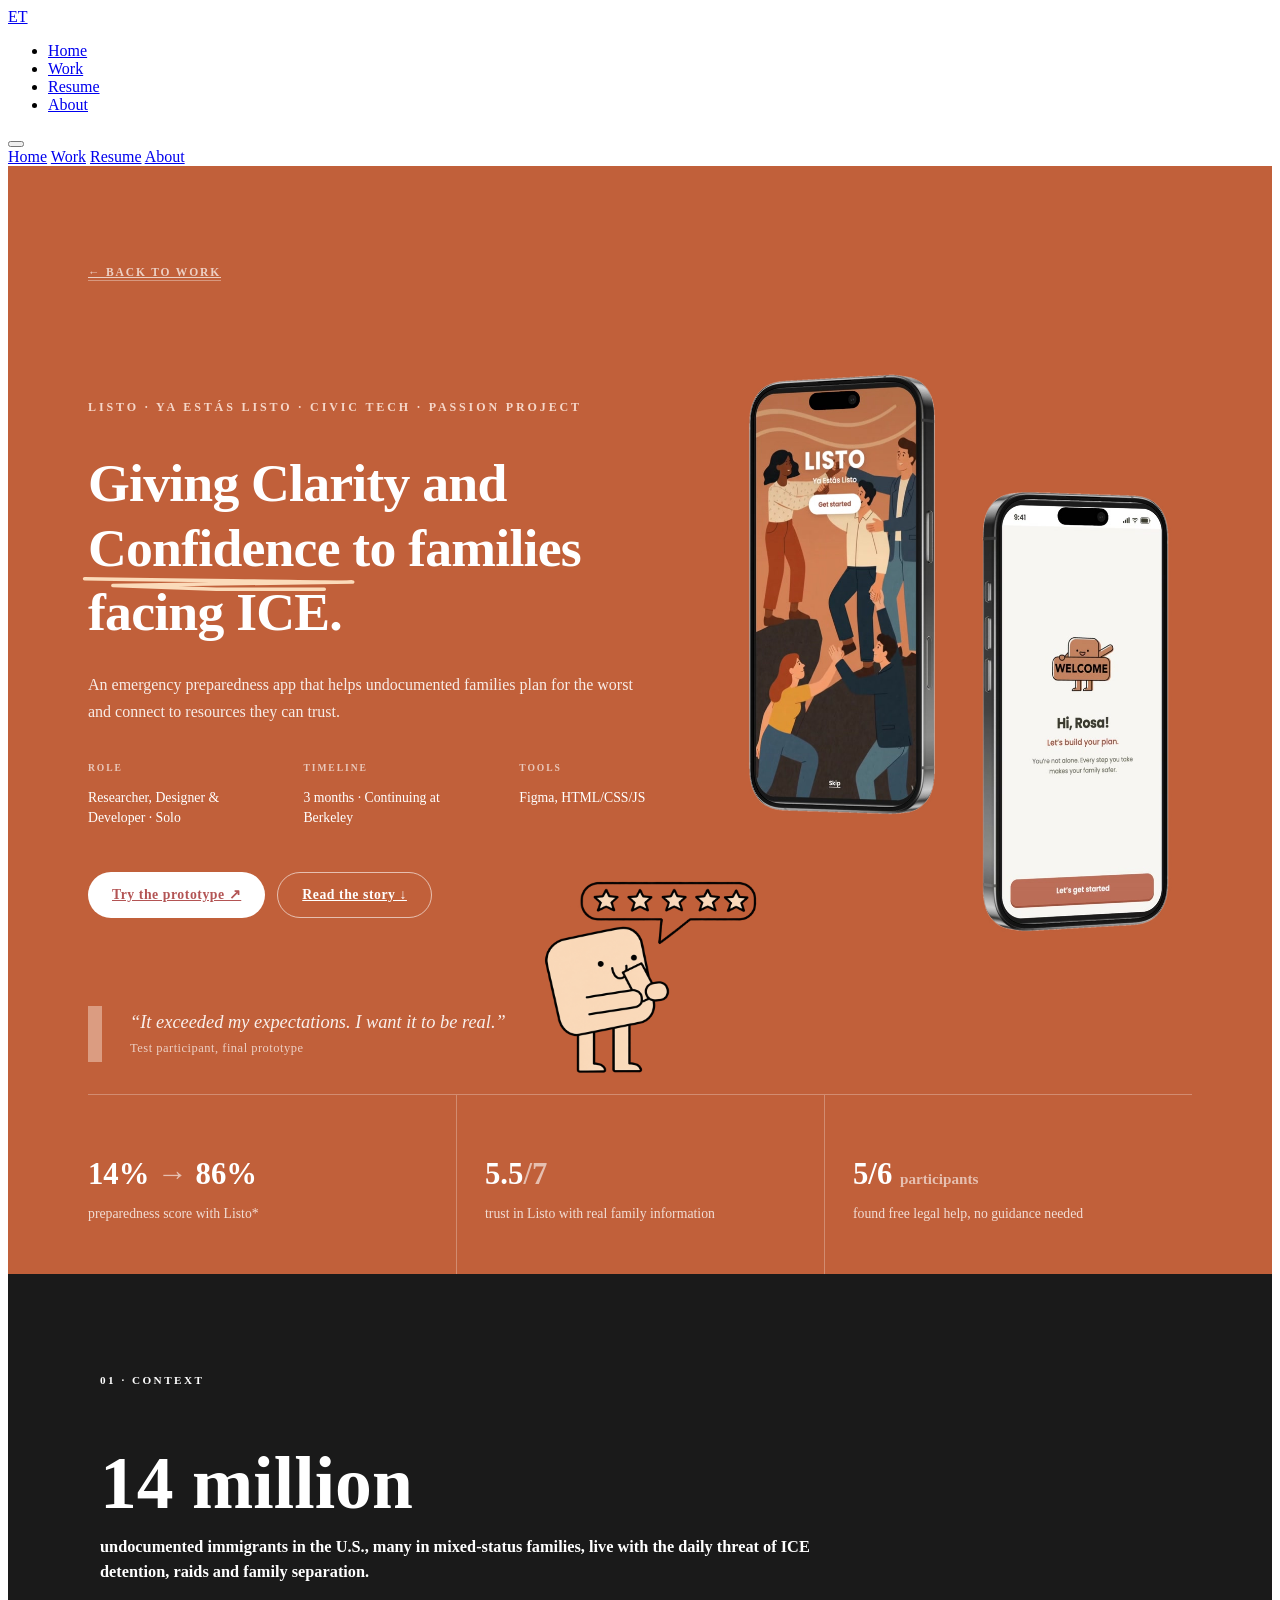
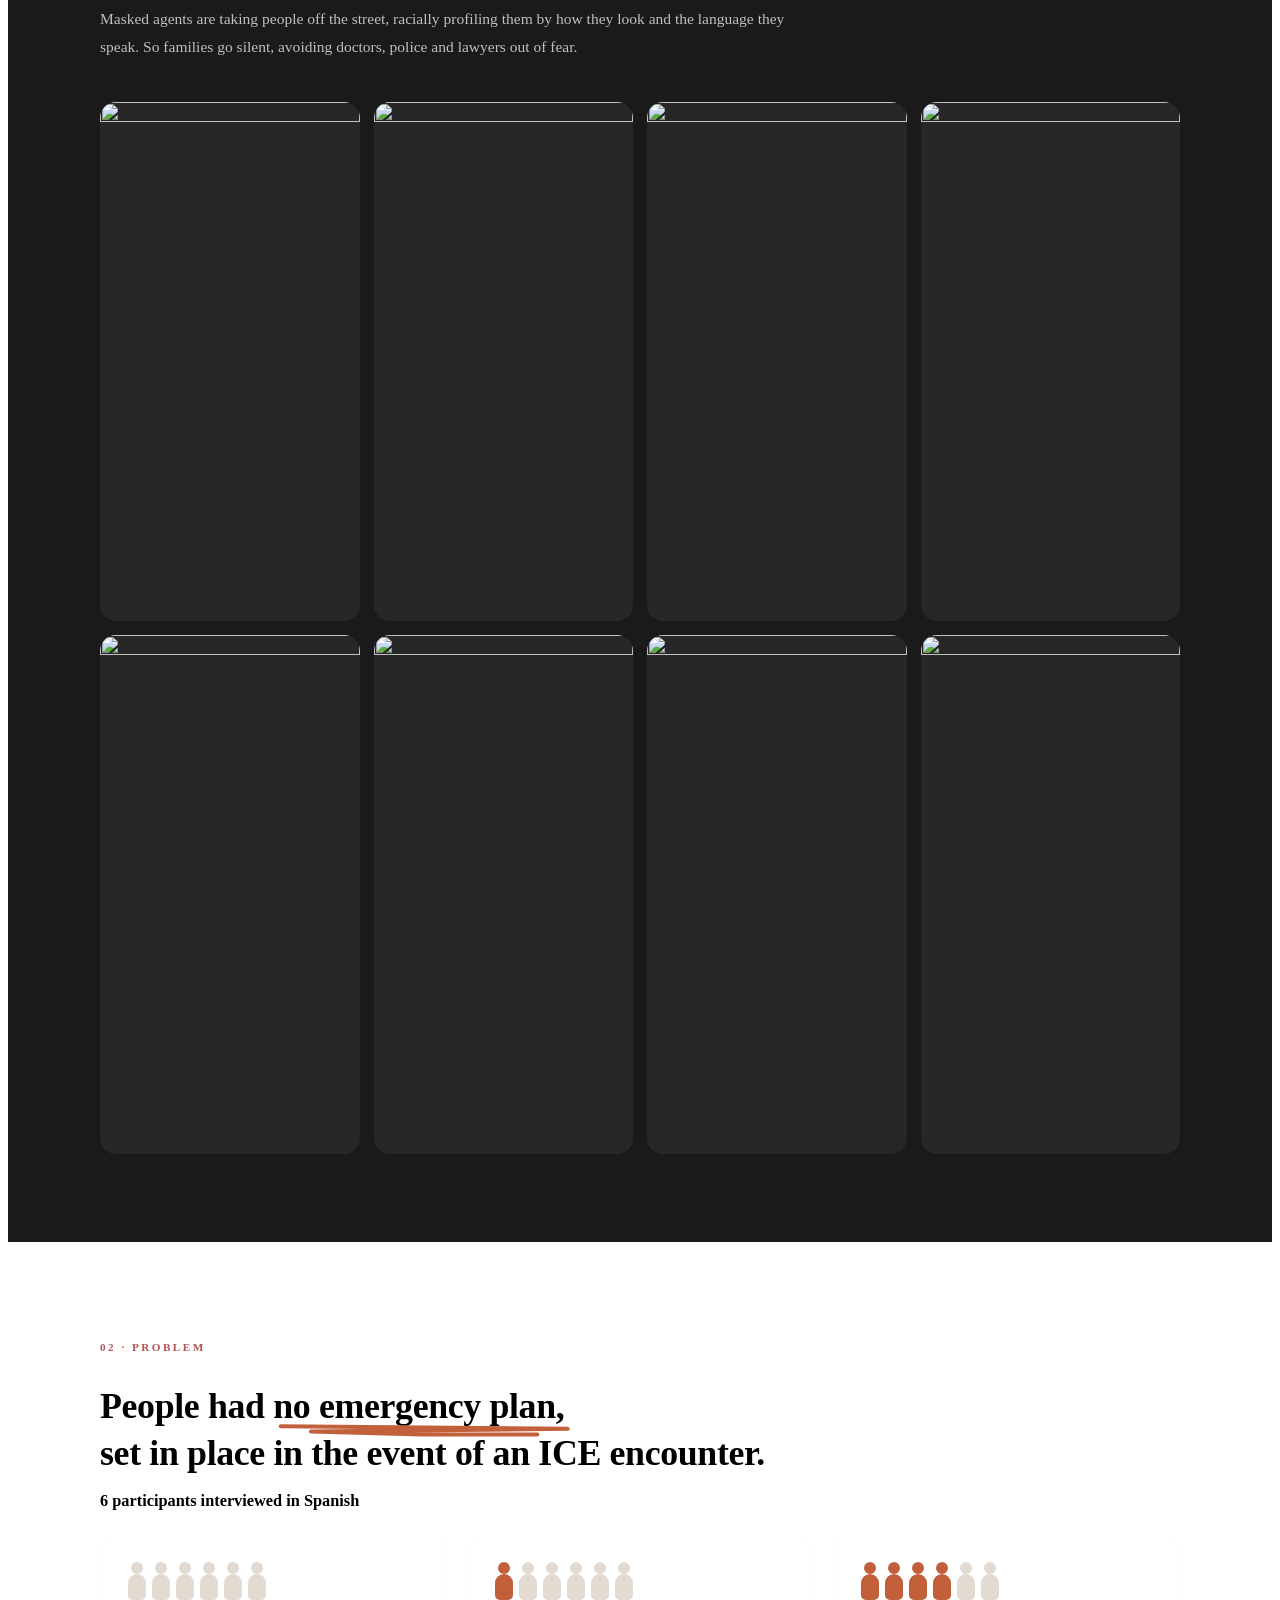
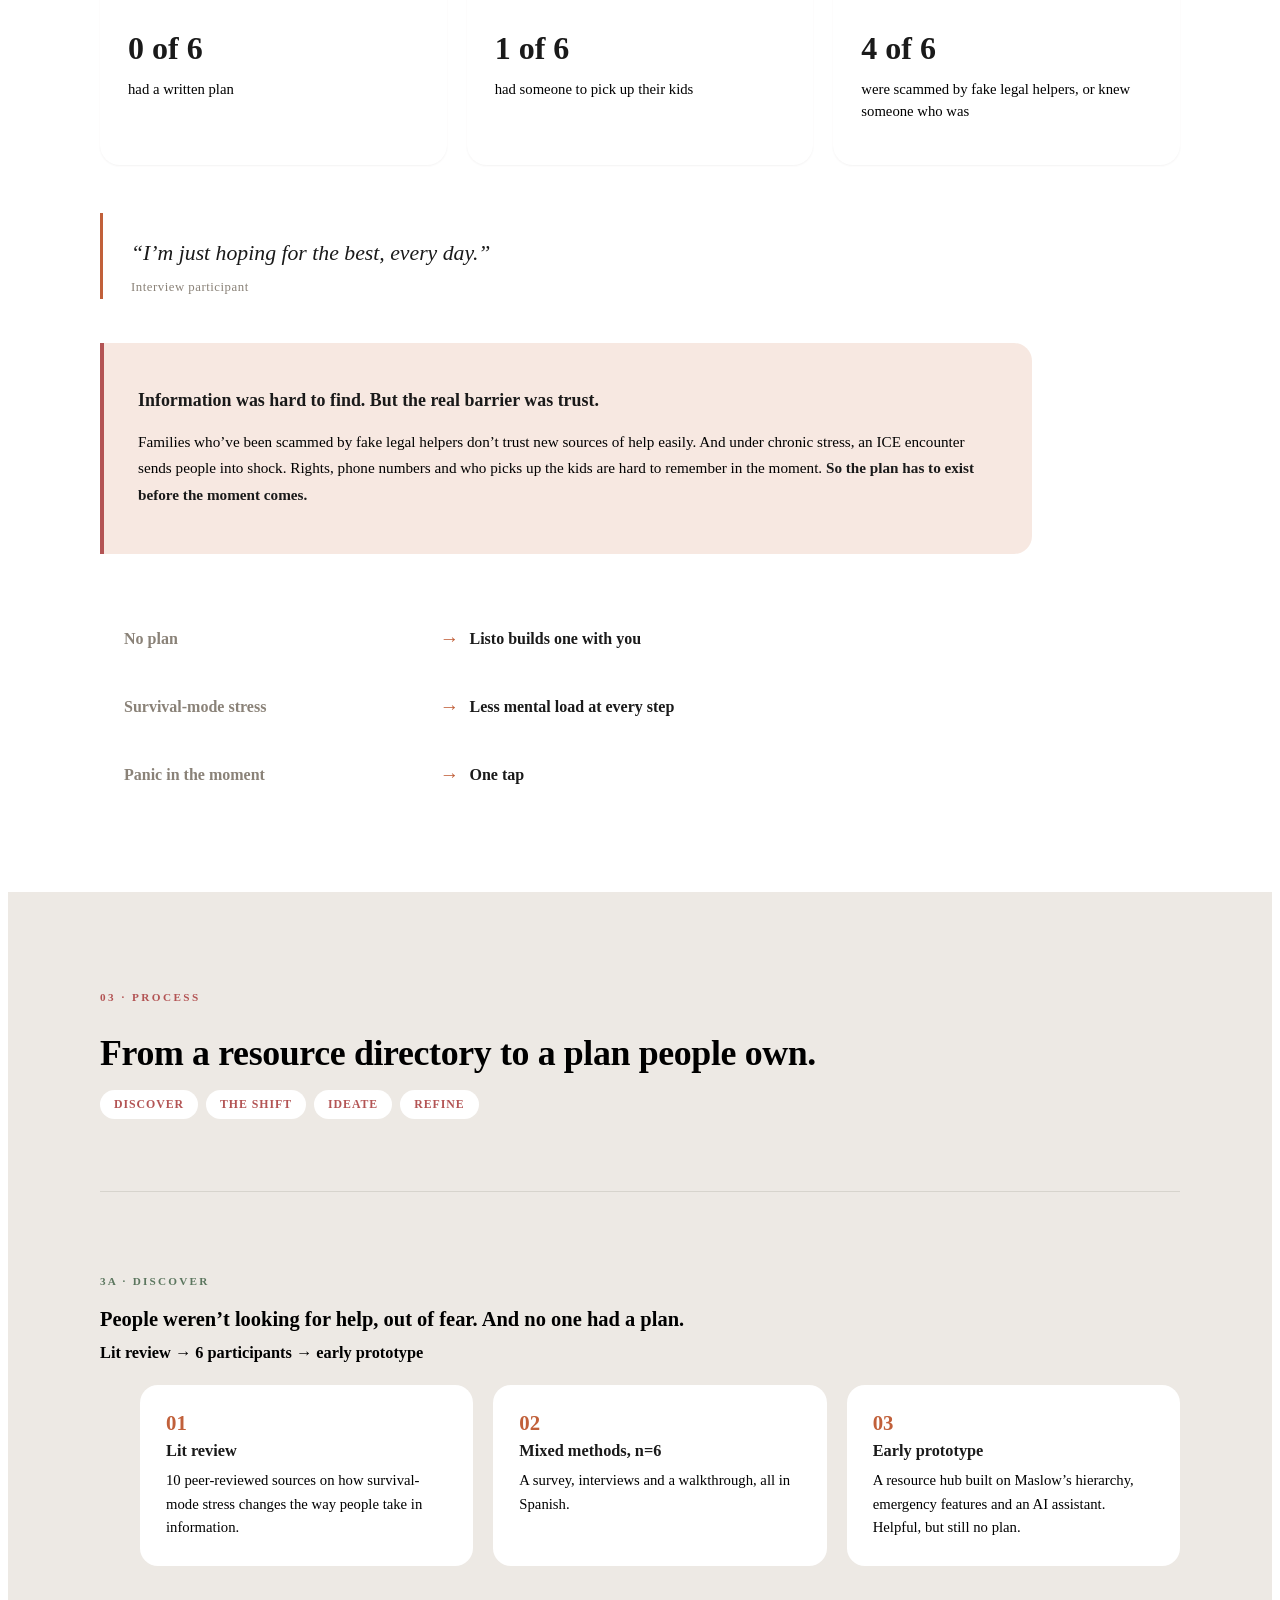
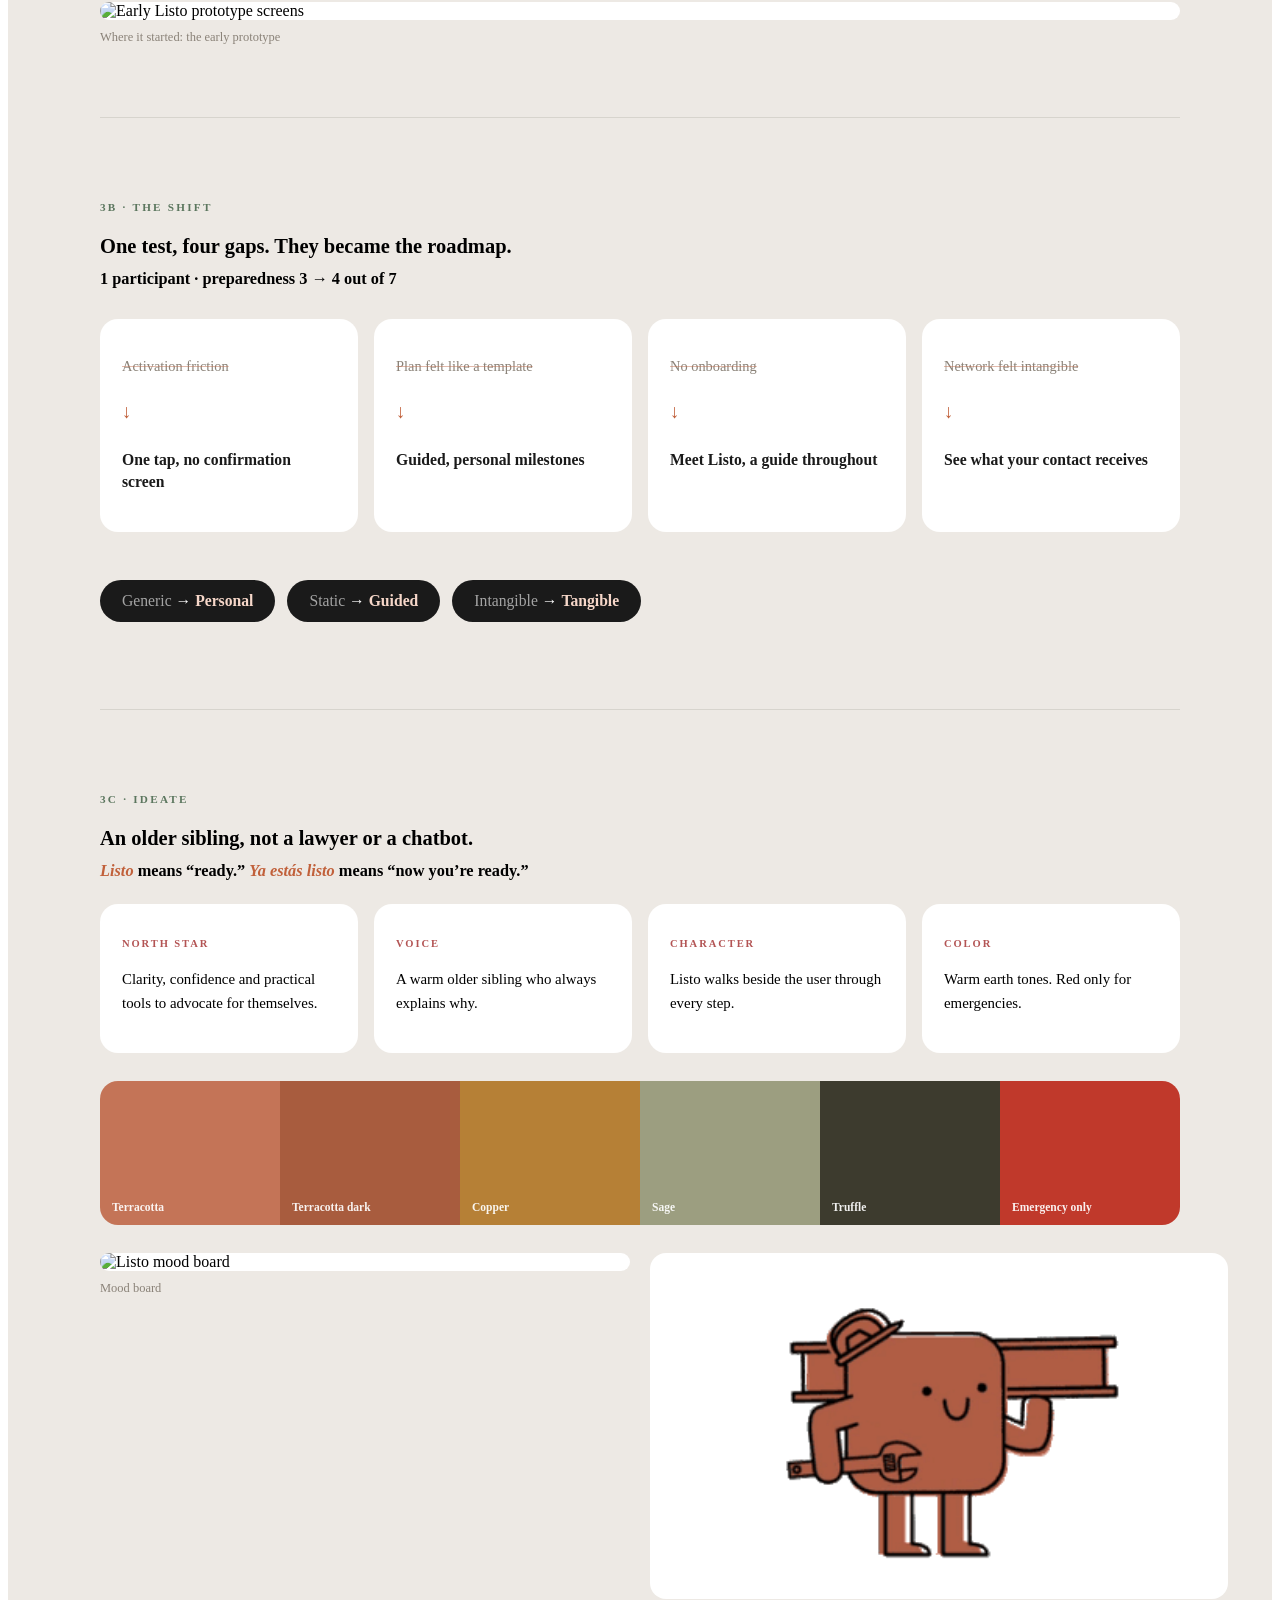
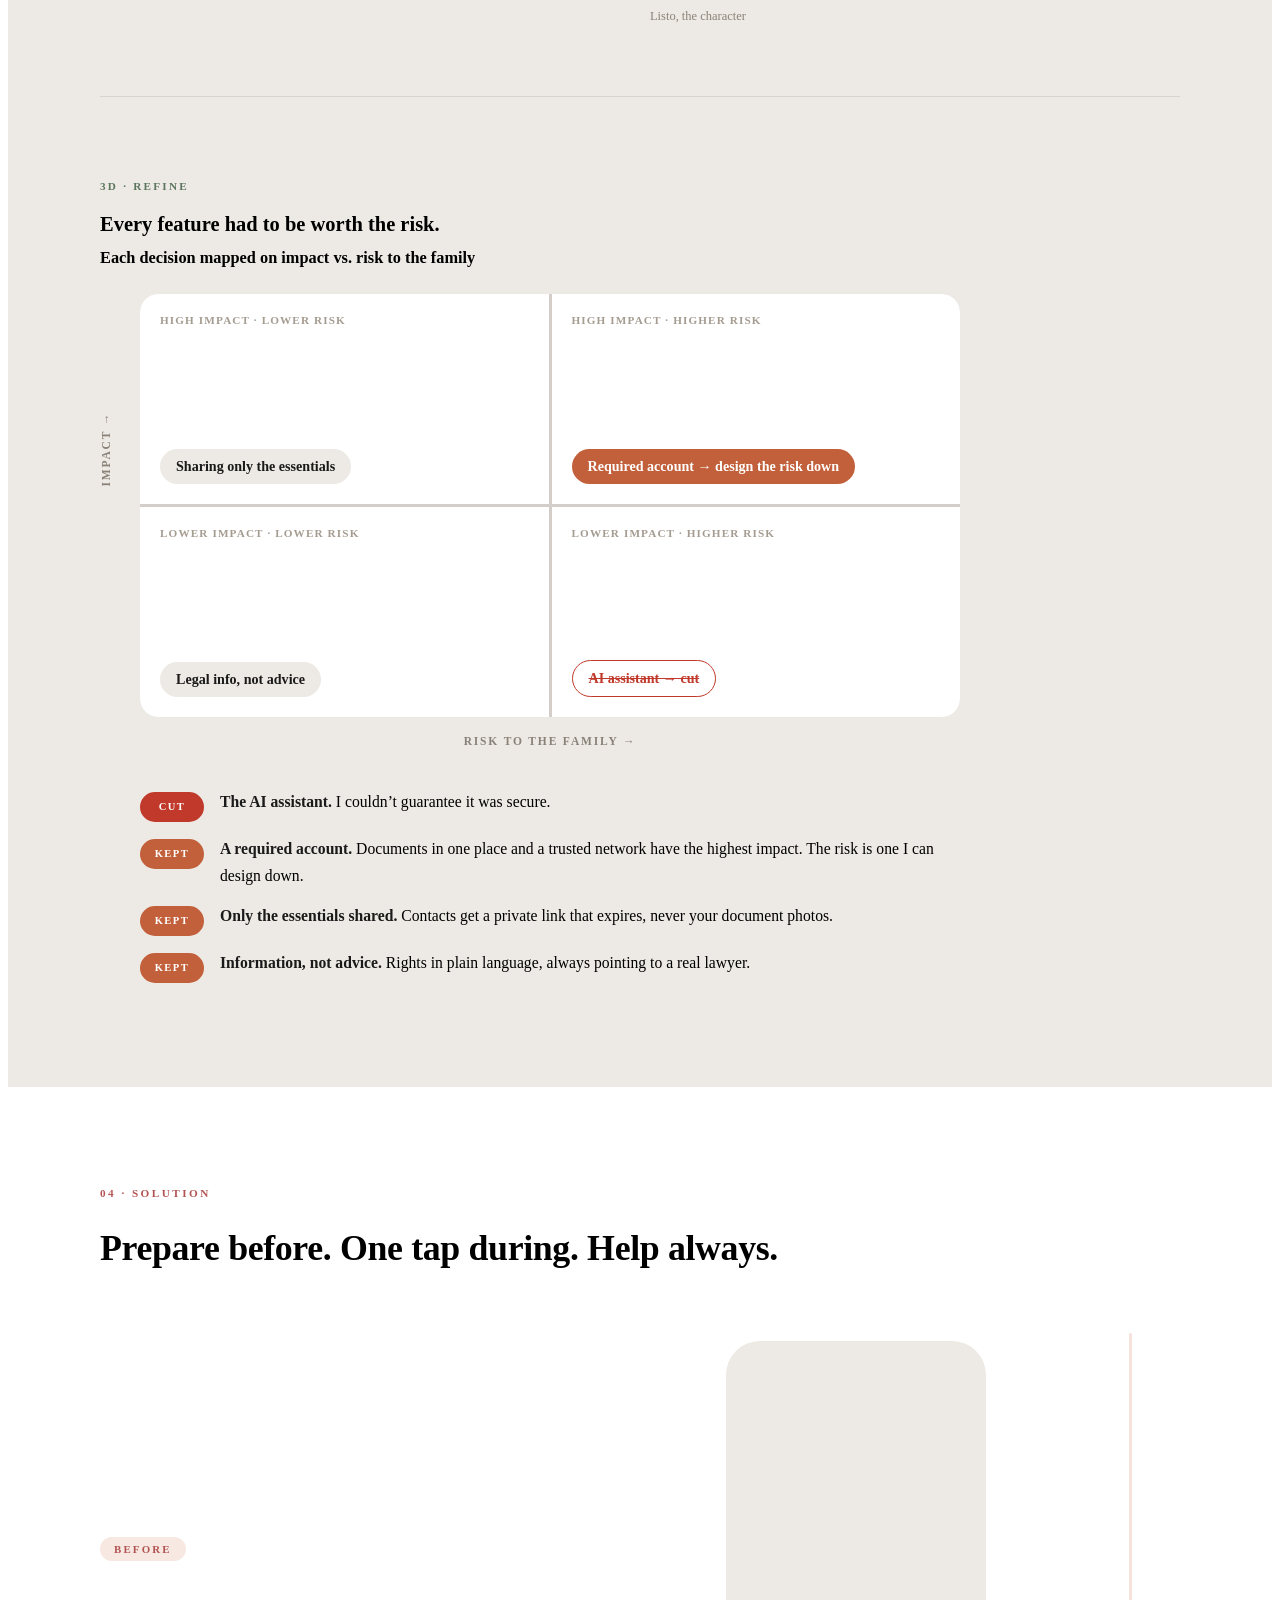
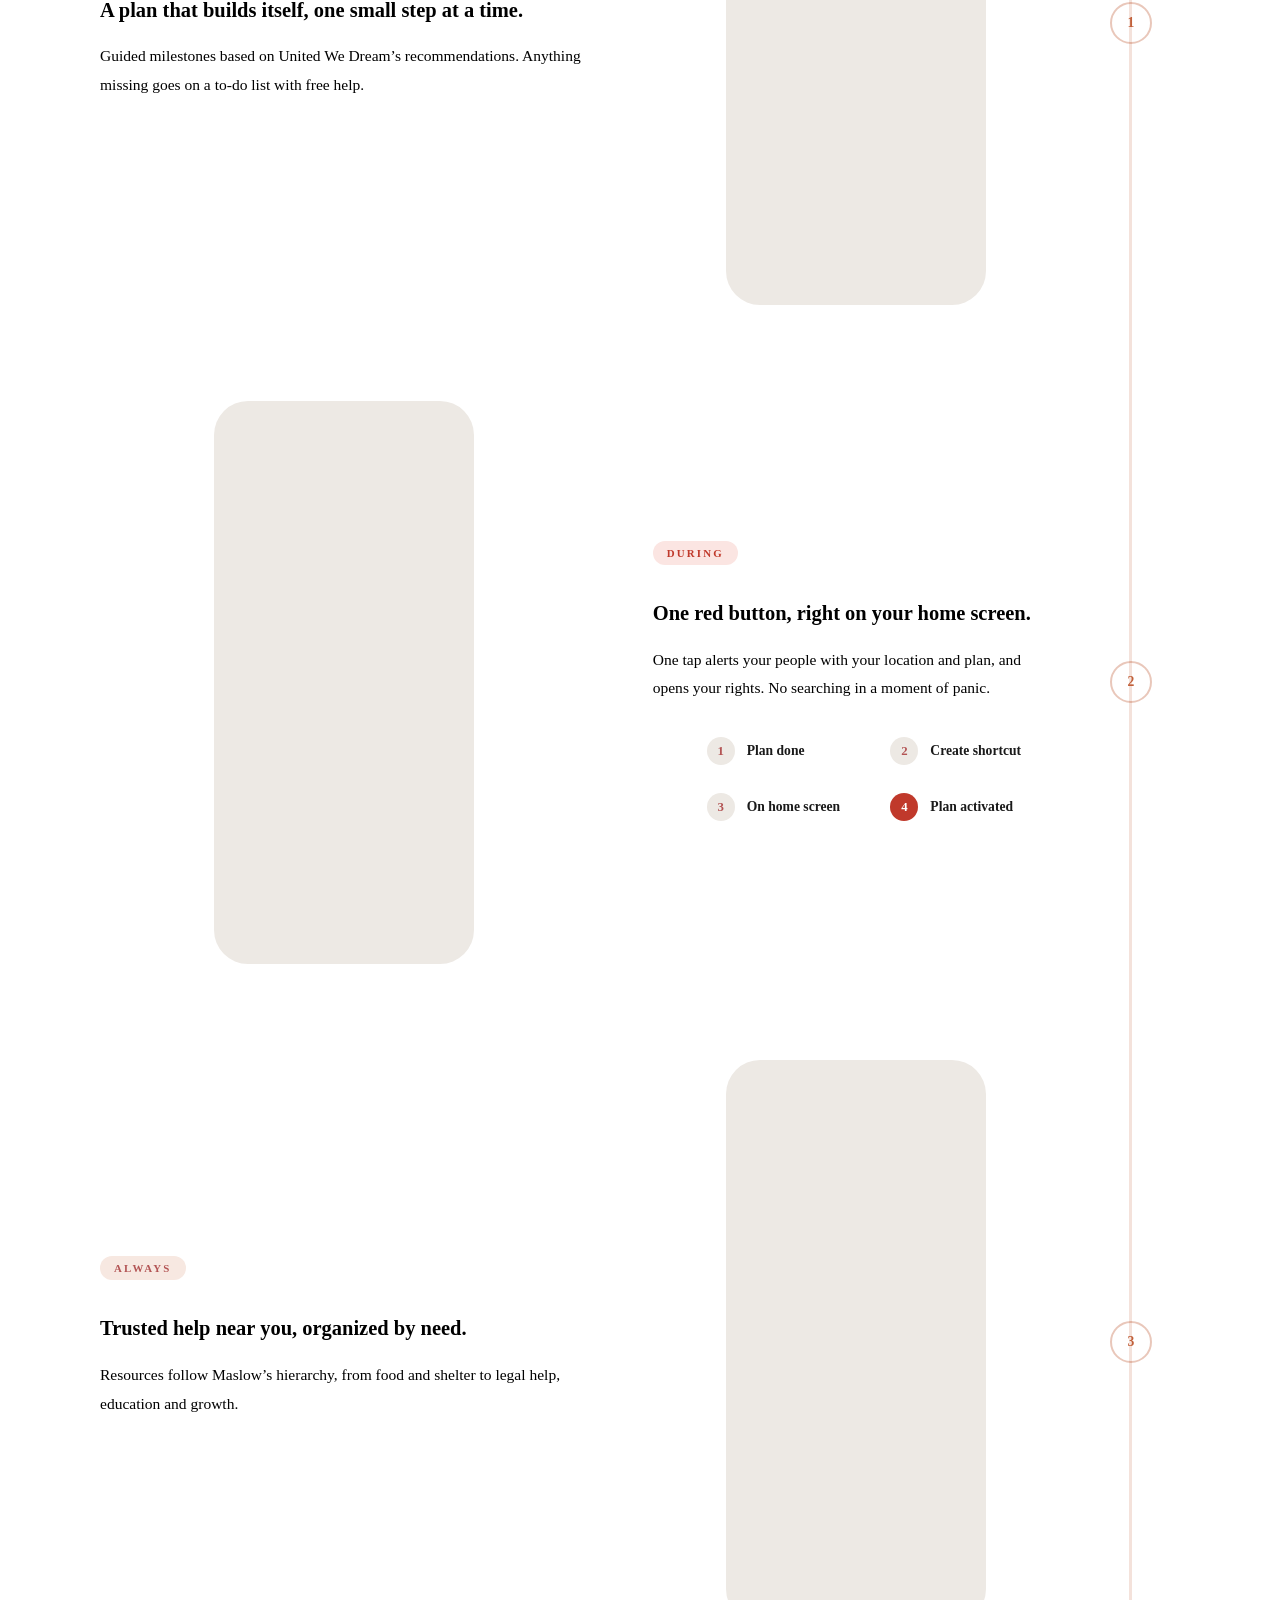
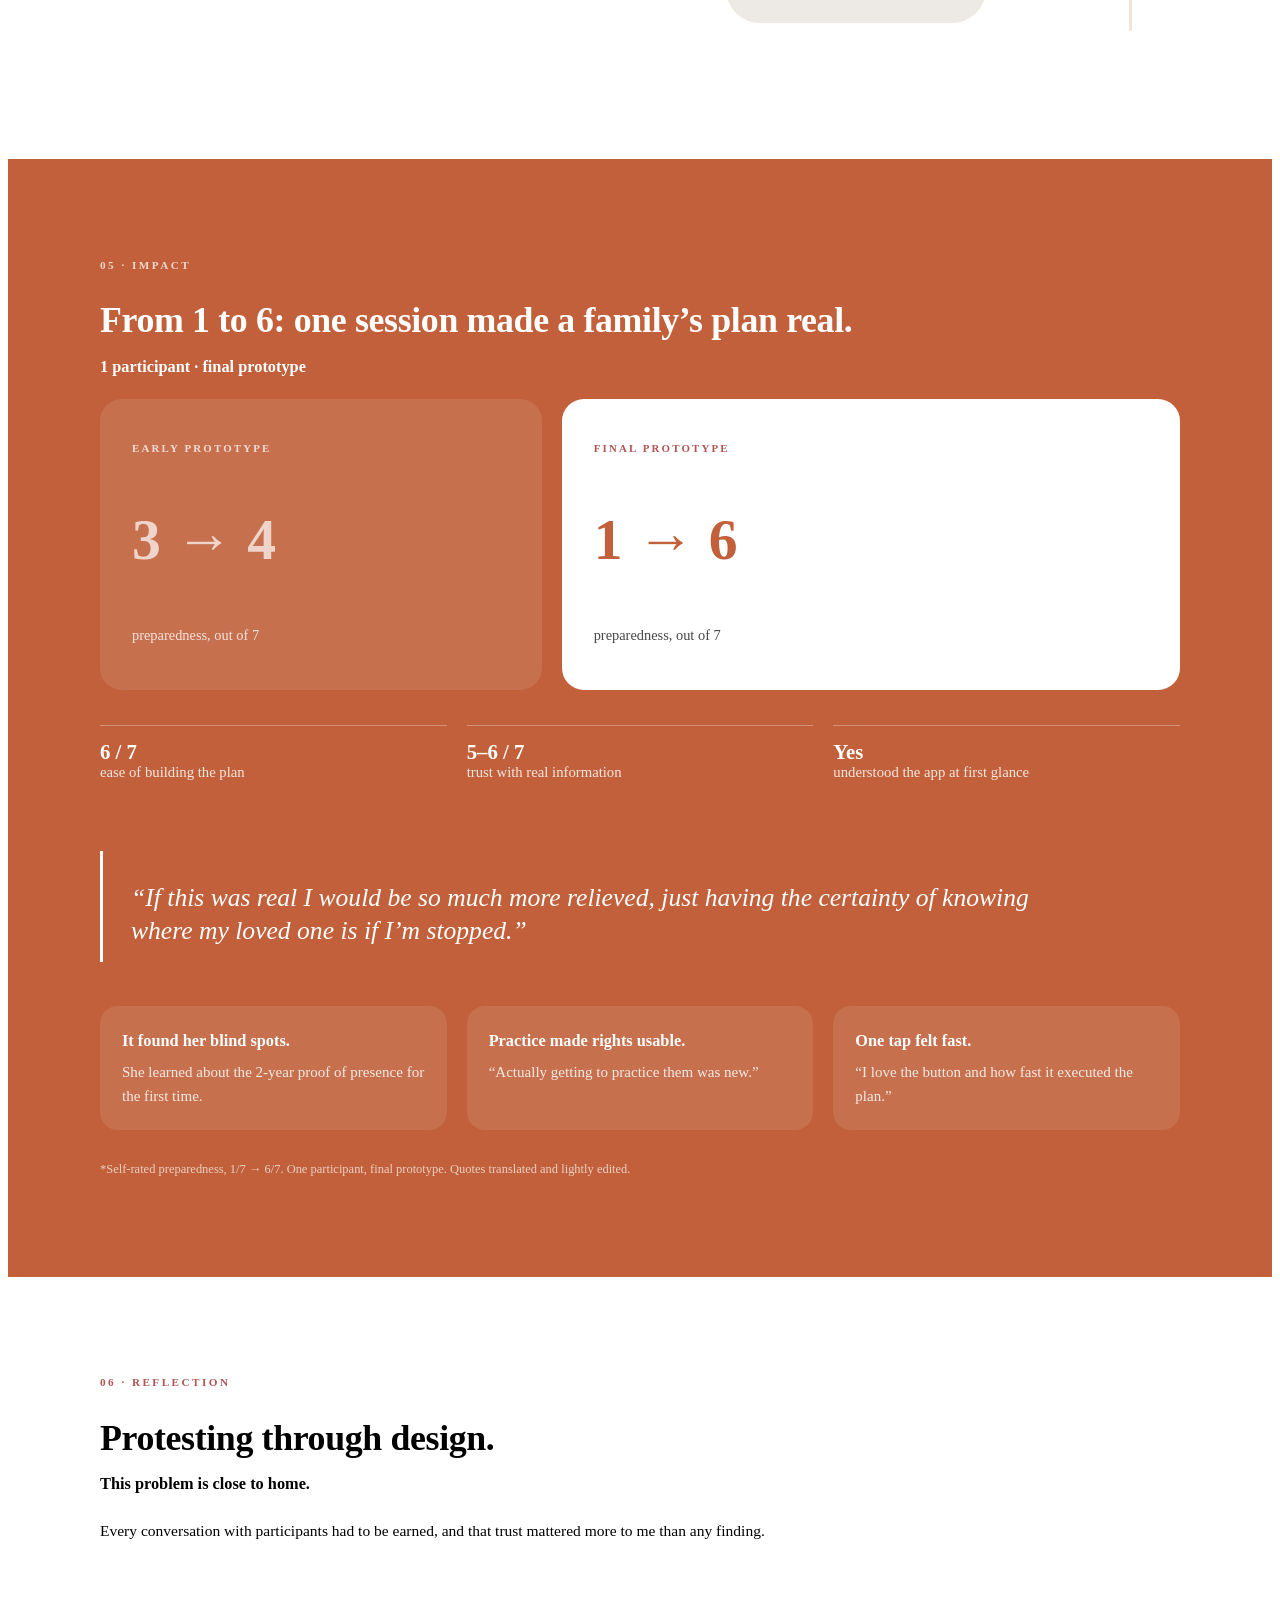
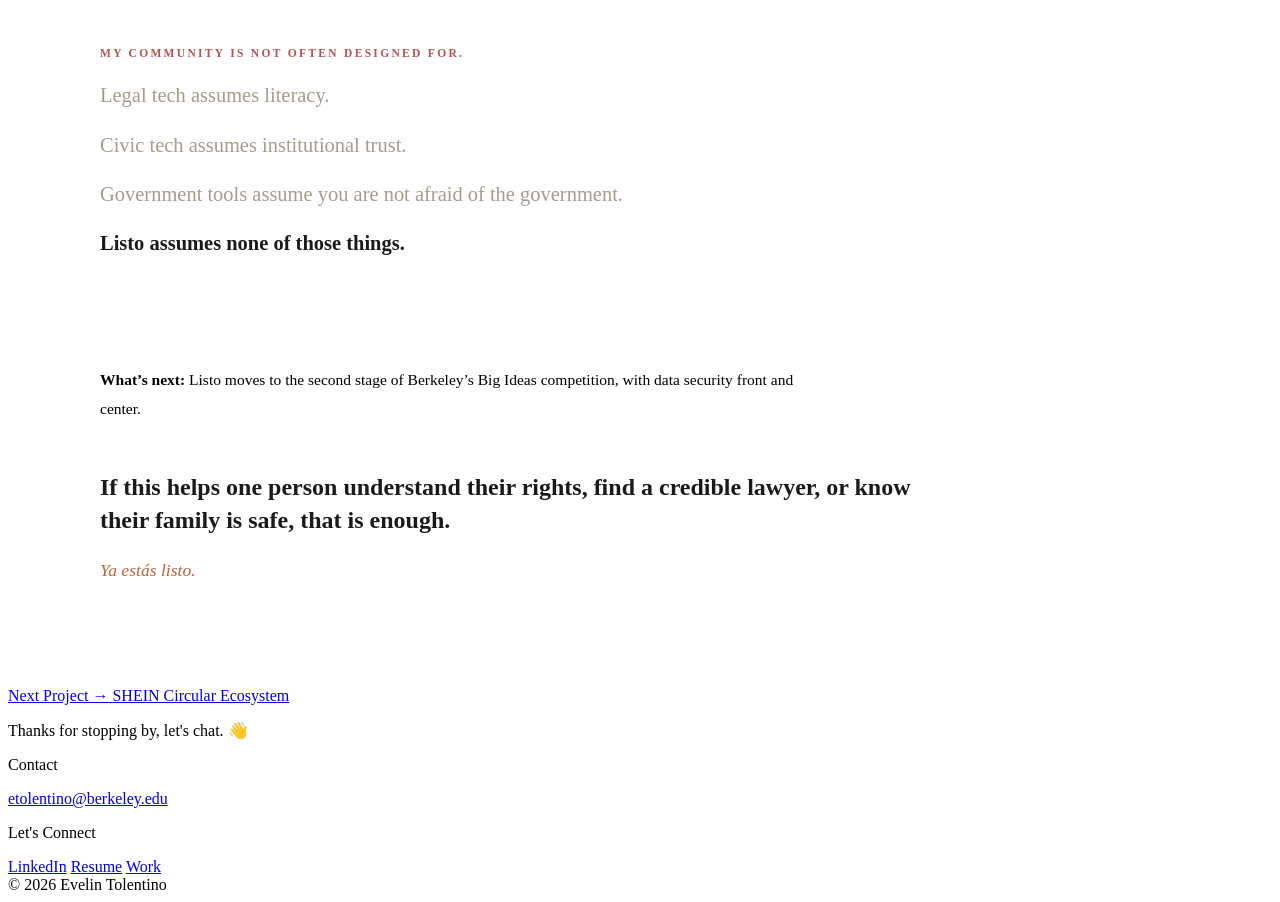
==== commit 14fa4fa6: "Home landing page" ====
--- a/listo.html
+++ b/listo.html
@@ -11,6 +11,7 @@
   <!-- Shared site styles (nav, footer, specs strip, prev/next) -->
   <link rel="stylesheet" href="style.css" />
   <!-- Listo-only styles. Every class here starts with "lx-" so no other page is affected. -->
+  <link rel="preload" href="listo-img/listo_hero_phones_mask.png" as="image" />
   <link rel="stylesheet" href="listo.css" />
 </head>
 <body class="lx-page">
@@ -45,7 +46,7 @@
     <div class="lx-hero__grid">
       <div class="lx-hero__text">
         <p class="lx-eyebrow">Listo · Ya estás listo · Civic tech · Passion project</p>
-        <h1 class="lx-hero__title">Clarity and confidence for families facing ICE.</h1>
+        <h1 class="lx-hero__title">Giving Clarity and<br class="lx-br-wide"> <span class="lx-scribble lx-scribble--hero">Confidence<svg viewBox="0 0 338 17" preserveAspectRatio="none" aria-hidden="true"><path pathLength="1" d="M2 2C221.239 4.912 342.427 7.21333 335 6L37.0916 10.32L165.761 15H300"/></svg></span> to families facing ICE.</h1>
         <p class="lx-hero__sub">An emergency preparedness app that helps undocumented families plan for the worst and connect to resources they can trust.</p>
 
         <div class="lx-meta">
@@ -61,15 +62,24 @@
       </div>
 
       <div class="lx-hero__media">
-        <img class="lx-hero__phone" src="listo-img/listo_hero_phone.png" alt="Listo app on an iPhone">
-        <img class="lx-hero__sticker" src="listo-img/listo_fivestars.png" alt="" aria-hidden="true">
-      </div>
-    </div>
-
-    <blockquote class="lx-hero__quote">
-      “It exceeded my expectations. I want it to be real.”
-      <cite>Test participant, final prototype</cite>
-    </blockquote>
+        <div class="lx-hero__panel" data-phone-mock="listo-img/listo_hero_phones_mask.png">
+          <!-- shadows: phones on white, multiplied into the page (white disappears) -->
+          <img class="lx-hero__shadow" src="listo-img/listo_hero_phones_poster.jpg" alt="" aria-hidden="true">
+          <!-- source video (hidden) is drawn onto the canvas, cut to the phone shapes -->
+          <video class="phone-mock__src" src="listo-img/listo_hero_phones.mp4" poster="listo-img/listo_hero_phones_poster.jpg"
+                 autoplay muted loop playsinline preload="auto" aria-hidden="true"></video>
+          <canvas class="phone-mock__canvas" role="img" aria-label="Listo on two iPhones: the welcome screen and Listo's introduction"></canvas>
+        </div>
+      </div>
+    </div>
+
+    <div class="lx-hero__quoterow">
+      <blockquote class="lx-hero__quote">
+        “It exceeded my expectations. I want it to be real.”
+        <cite>Test participant, final prototype</cite>
+      </blockquote>
+      <img class="lx-hero__sticker" src="listo-img/listo_fivestars.png" alt="" aria-hidden="true">
+    </div>
 
     <div class="lx-hero__proof">
       <div class="lx-proof">
@@ -485,5 +495,6 @@
     }
   </script>
 
+  <script src="phone-mock.js"></script>
 </body>
 </html>
--- a/listo.css
+++ b/listo.css
@@ -141,8 +141,8 @@
   max-width: 1180px;
   margin: 0 auto;
   display: grid;
-  grid-template-columns: 1.35fr 1fr;
-  gap: 56px;
+  grid-template-columns: 1.1fr 1fr;
+  gap: 40px;
   align-items: center;
   padding-top: 24px;
 }
@@ -158,7 +158,7 @@
   font-family: var(--font-serif);
   font-size: clamp(2.2rem, 4.2vw, 3.6rem);
   font-weight: 900;
-  line-height: 1.02;
+  line-height: 1.2;              /* room for the scribble under "Confidence" */
   letter-spacing: -0.015em;
   margin-bottom: 26px;
 }
@@ -497,7 +497,7 @@
   .lx-hero__proof { grid-template-columns: 1fr; }
   .lx-proof + .lx-proof { padding-left: 0; border-left: none; border-top: 1px solid rgba(255, 255, 255, 0.28); }
   .lx-meta { grid-template-columns: 1fr 1fr; }
-  .lx-hero__quote { padding-top: 8px; }
+  .lx-hero__quoterow { padding-top: 8px; }
   .lx-stats, .lx-steps, .lx-wins, .lx-mini { grid-template-columns: 1fr; }
   .lx-gaps, .lx-brand { grid-template-columns: 1fr 1fr; }
   .lx-palette { grid-template-columns: repeat(3, 1fr); }
@@ -529,11 +529,52 @@
    ============================================ */
 
 /* Hero image + Listo sticker */
-.lx-hero__media { position: relative; justify-self: center; width: 100%; max-width: 380px; }
-.lx-hero__phone { display: block; width: 100%; height: auto; }
-.lx-hero__sticker { position: absolute; left: -26%; bottom: 4%; width: 46%; height: auto; transform: rotate(-6deg); }
+.lx-hero__media { position: relative; justify-self: center; width: 100%; max-width: 580px; margin-right: -40px; }
+/* Phone mockup: no background box. The shadow layer is the phones on white with
+   mix-blend-mode: multiply (white vanishes, shadows stay); the video sits on top,
+   masked to the exact phone shapes. Works on any screen/browser colour profile. */
+.lx-hero__panel { position: relative; aspect-ratio: 1000 / 1236; }
+.lx-hero__shadow,
+.phone-mock__src,
+.phone-mock__canvas {
+  position: absolute;
+  inset: 0;
+  width: 100%;
+  height: 100%;
+  object-fit: contain;
+  display: block;
+}
+.lx-hero__shadow { mix-blend-mode: multiply; }
+.phone-mock__src { opacity: 0; pointer-events: none; }
+/* hidden until phone-mock.js has drawn the phones, then fades in as one piece */
+[data-phone-mock] .lx-hero__shadow,
+[data-phone-mock] .phone-mock__canvas { opacity: 0; transition: opacity 0.5s ease; }
+[data-phone-mock].is-ready .lx-hero__shadow,
+[data-phone-mock].is-ready .phone-mock__canvas { opacity: 1; }
 .lx-hero__quote cite { display: block; font-family: var(--font-sans); font-style: normal; font-size: 0.78rem; color: rgba(255, 255, 255, 0.7); margin-top: 8px; letter-spacing: 0.04em; }
-.lx-hero__quote { padding: 40px 0 0; }
+/* Quote row: quote with the beige bar (Figma), little Listo with the stars beside it */
+.lx-hero__quoterow {
+  max-width: 1180px;
+  margin: 0 auto;
+  padding-top: 40px;
+  display: flex;
+  align-items: flex-end;
+  gap: 28px;
+}
+.lx-hero__quote {
+  margin: 0;
+  padding: 6px 0 6px 28px;
+  border-left: 14px solid #DB9C81;
+  max-width: 580px;
+}
+.lx-hero__sticker {
+  width: 230px;
+  height: auto;
+  flex: none;
+  margin-top: -160px;            /* rises up beside the phones, like the Figma */
+  transform: translateY(14px);
+  pointer-events: none;
+}
 .lx-hero__proof { margin-top: 32px; }
 .lx-proof__unit { font-family: var(--font-sans); font-size: 0.95rem; font-weight: 700; opacity: 0.85; }
 .lx-meta { grid-template-columns: repeat(3, auto); }
@@ -580,7 +621,9 @@
 .lx-step .lx-flow li:nth-child(n+3) { border-top: 1px solid var(--light-border); }
 
 @media (max-width: 900px) {
-  .lx-hero__sticker { left: -8%; width: 38%; }
+  .lx-hero__media { max-width: 440px; margin-right: 0; }
+  .lx-hero__quoterow { flex-wrap: wrap; gap: 16px; }
+  .lx-hero__sticker { width: 160px; margin-left: auto; margin-top: 0; transform: none; }
   .lx-collage { grid-template-columns: repeat(2, 1fr); }
   .lx-tl { padding-right: 0; padding-left: 56px; }
   .lx-tl__rail { right: auto; left: 18px; }
@@ -596,4 +639,12 @@
 .lx-reveal .lx-scribble path { stroke-dashoffset: 1; transition: stroke-dashoffset 1.1s cubic-bezier(.65,0,.35,1) 0.45s; }
 .lx-reveal.is-in .lx-scribble path { stroke-dashoffset: 0; }
 @media (max-width: 600px) { .lx-scribble { white-space: normal; } }
+
+/* Hero: cream scribble under "Confidence" (Figma Vector 3), drawn in on load */
+.lx-scribble--hero svg { left: -2%; width: 108%; bottom: -0.2em; height: 0.26em; }
+.lx-scribble--hero path { stroke: #FBDBBA; stroke-width: 3.5; stroke-dashoffset: 1; animation: lxScribbleIn 1.1s cubic-bezier(.65,0,.35,1) 0.5s forwards; }
+@keyframes lxScribbleIn { to { stroke-dashoffset: 0; } }
+@media (prefers-reduced-motion: reduce) { .lx-scribble--hero path { animation: none; stroke-dashoffset: 0; } }
+.lx-br-wide { display: none; }
+@media (min-width: 1100px) { .lx-br-wide { display: inline; } }
 #problem .lx-h2 { line-height: 1.3; }
